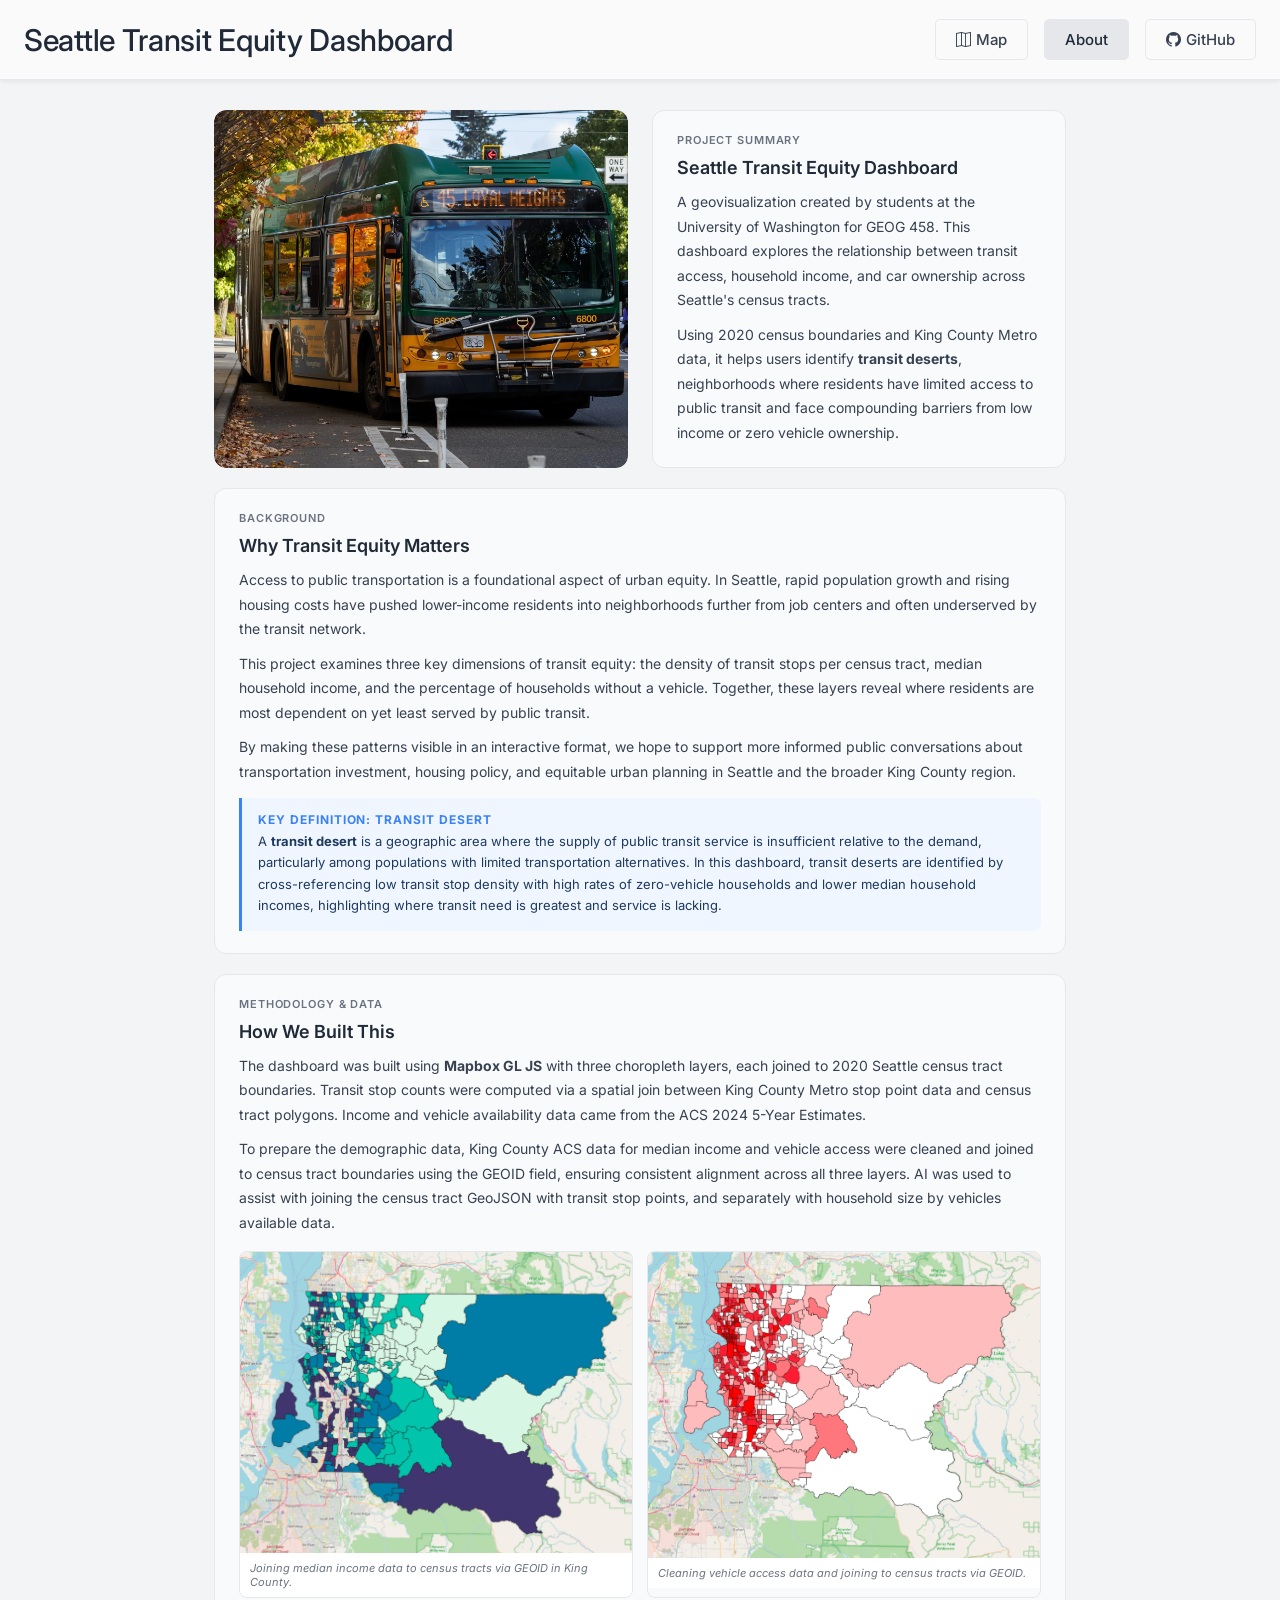
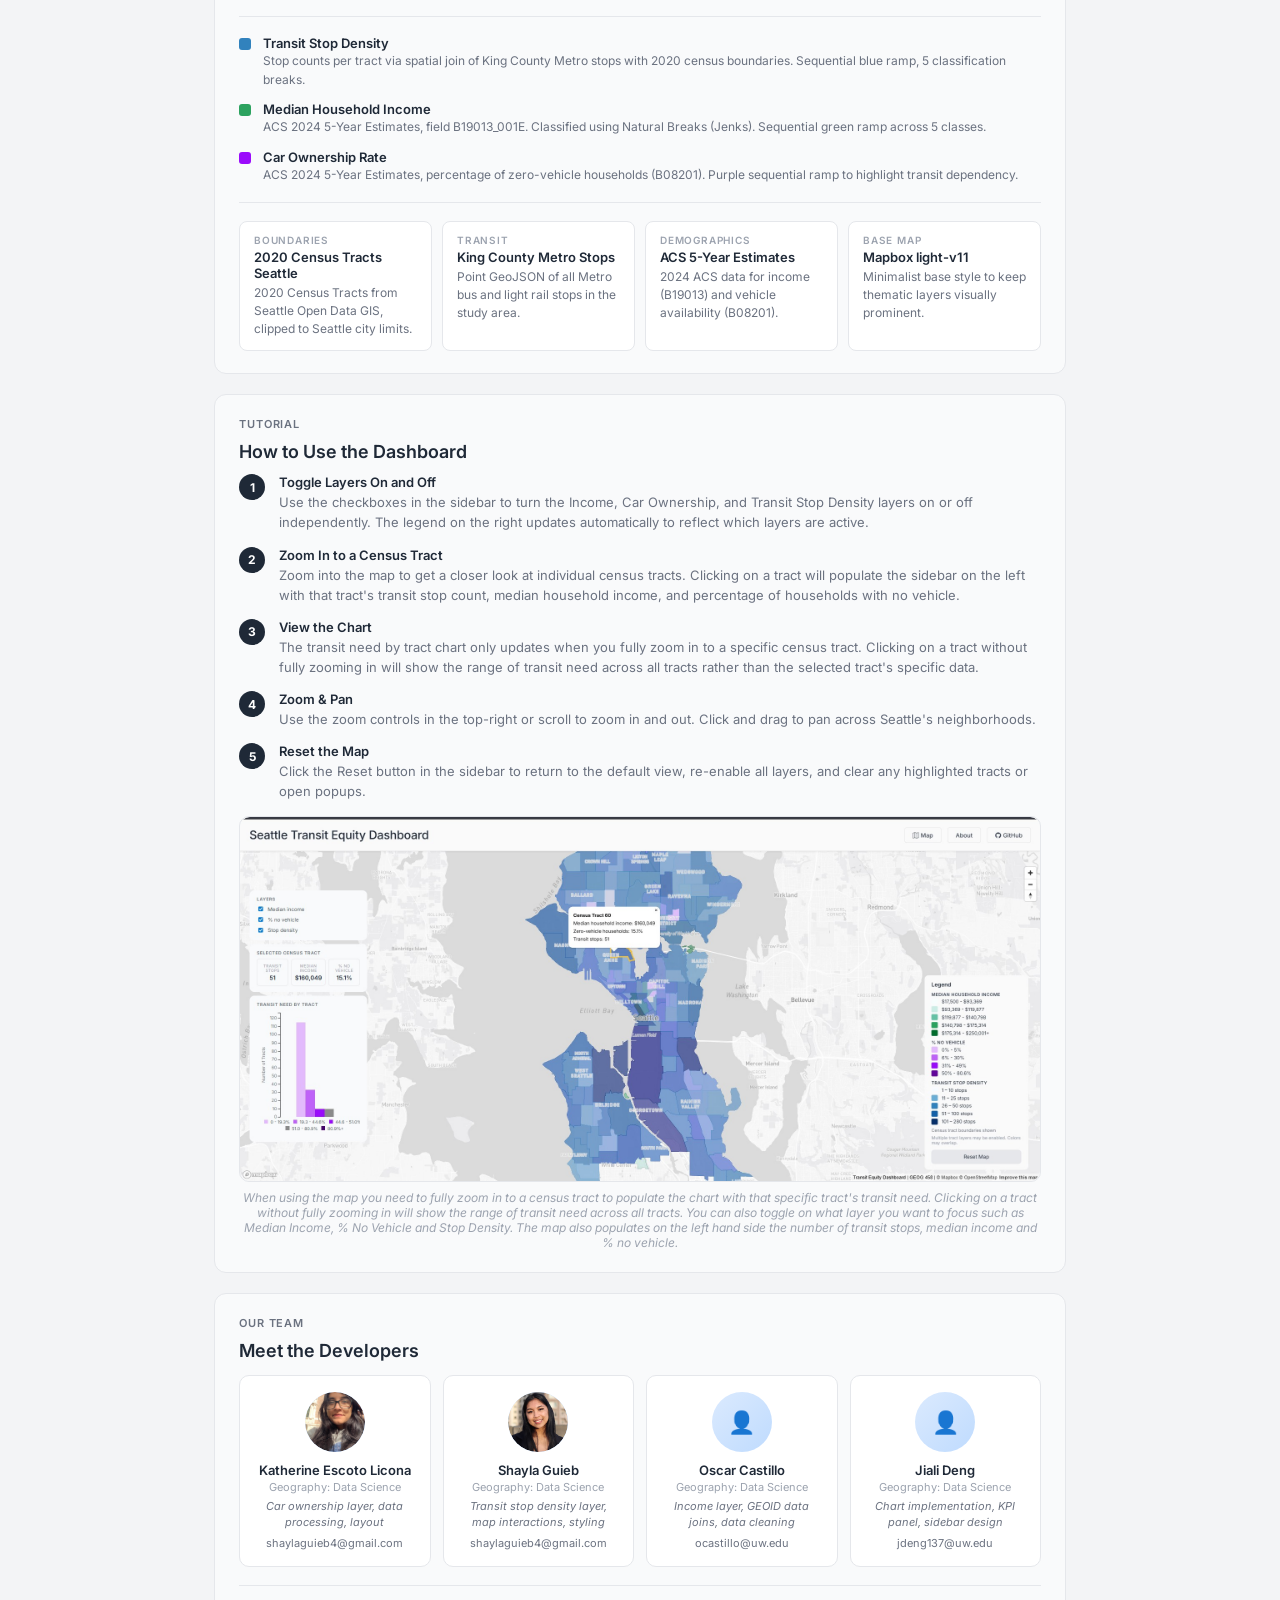
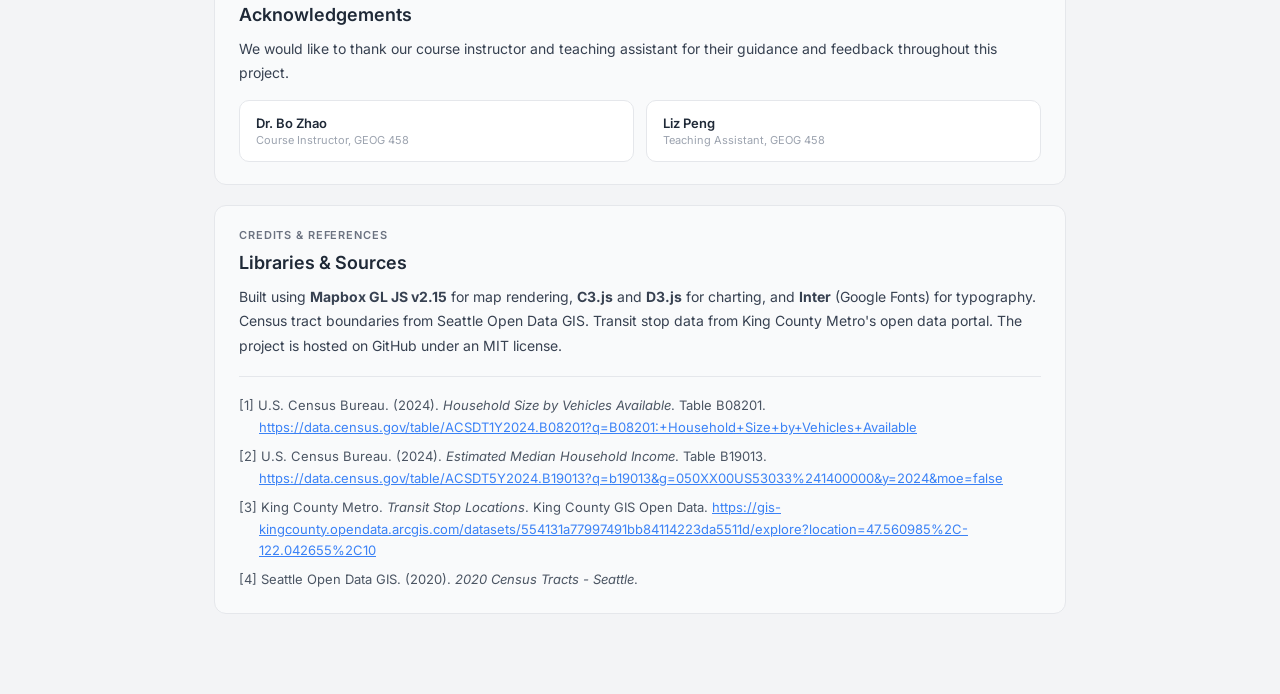
==== about.html @ 0eb93715 "update about" ====
<!DOCTYPE html>
<html lang="en">
<head>
  <meta charset="UTF-8" />
  <meta name="viewport" content="width=device-width, initial-scale=1.0"/>
  <title>About – Seattle Transit Equity Dashboard</title>
  <link rel="preconnect" href="https://fonts.googleapis.com">
  <link rel="preconnect" href="https://fonts.gstatic.com" crossorigin>
  <link href="https://fonts.googleapis.com/css2?family=Inter:wght@400;500;600;700&display=swap" rel="stylesheet">
  <link rel="stylesheet" href="https://cdn.jsdelivr.net/npm/bootstrap-icons@1.11.3/font/bootstrap-icons.min.css">
  <style>
    *, *::before, *::after { box-sizing: border-box; margin: 0; padding: 0; }

    body {
      margin: 0;
      padding: 0;
      font-family: 'Inter', sans-serif;
      background: #f3f4f6;
      color: #1f2937;
    }

    #topbar {
      position: fixed;
      top: 0; left: 0; right: 0;
      height: 80px;
      background: #fafafa;
      backdrop-filter: blur(6px);
      -webkit-backdrop-filter: blur(6px);
      z-index: 1001;
      display: flex;
      align-items: center;
      padding: 0 24px;
      justify-content: space-between;
      border-bottom: 1px solid #e5e7eb;
      box-shadow: 0 2px 4px rgba(0,0,0,0.06);
    }

    #topbar #title {
      font-size: 30px;
      font-weight: 500;
      color: #1f2937;
      margin: 0;
      letter-spacing: -0.01em;
    }

    #topbar-links {
      display: flex;
      align-items: center;
      gap: 16px;
    }

    #topbar-links a {
      padding: 10px 20px;
      border-radius: 5px;
      background: #fafafa;
      border: 1px solid #e5e7eb;
      font-size: 15px;
      font-weight: 500;
      color: #374151;
      text-decoration: none;
      display: flex;
      align-items: center;
      gap: 5px;
      transition: 0.15s;
    }

    #topbar-links a:hover { background: #e5e7eb; color: #1f2937; }
    #topbar-links a.active { background: #e5e7eb; color: #1f2937; }

    .page-wrap {
      max-width: 900px;
      margin: 0 auto;
      padding: 110px 24px 60px;
    }

    .hero-row {
      display: grid;
      grid-template-columns: 1fr 1fr;
      gap: 24px;
      align-items: stretch;
      margin-bottom: 20px;
    }

    .hero-img {
      width: 100%;
      height: 100%;
      border-radius: 12px;
      overflow: hidden;
    }

    .hero-img img {
      width: 100%;
      height: 100%;
      object-fit: cover;
      display: block;
      border-radius: 12px;
    }

    .card {
      background: #f9fafb;
      border-radius: 12px;
      padding: 22px 24px;
      margin-bottom: 20px;
      border: 1px solid #e5e7eb;
    }

    .card h5 {
      margin: 0 0 10px 0;
      font-size: 11px;
      font-weight: 600;
      text-transform: uppercase;
      letter-spacing: 0.08em;
      color: #6b7280;
    }

    .card h2 {
      font-size: 18px;
      font-weight: 600;
      color: #1f2937;
      margin-bottom: 12px;
    }

    .card p {
      font-size: 14px;
      line-height: 1.75;
      color: #374151;
      margin-bottom: 10px;
    }

    .card p:last-child { margin-bottom: 0; }

    hr { border: none; border-top: 1px solid #e5e7eb; margin: 18px 0; }

    .definition-box {
      background: #eff6ff;
      border-left: 3px solid #3b82f6;
      border-radius: 0 8px 8px 0;
      padding: 14px 16px;
      margin-top: 14px;
    }

    .definition-box .def-term {
      font-size: 12px;
      font-weight: 700;
      text-transform: uppercase;
      letter-spacing: 0.08em;
      color: #3b82f6;
      margin-bottom: 4px;
    }

    .definition-box .def-text {
      font-size: 13px;
      color: #1e3a5f;
      line-height: 1.65;
    }

    .layer-list { display: flex; flex-direction: column; gap: 12px; margin-top: 14px; }
    .layer-item { display: flex; align-items: flex-start; gap: 12px; }

    .layer-dot {
      width: 12px; height: 12px;
      border-radius: 3px;
      flex-shrink: 0;
      margin-top: 3px;
    }

    .layer-info .layer-name { font-size: 13px; font-weight: 600; color: #1f2937; }
    .layer-info .layer-desc { font-size: 12px; color: #6b7280; line-height: 1.55; margin-top: 1px; }

    .method-grid {
      display: grid;
      grid-template-columns: 1fr 1fr;
      gap: 14px;
      margin-top: 16px;
    }

    .method-img {
      border-radius: 8px;
      overflow: hidden;
      border: 1px solid #e5e7eb;
    }

    .method-img img {
      width: 100%;
      display: block;
    }

    .method-img-caption {
      font-size: 11px;
      color: #6b7280;
      padding: 8px 10px;
      background: #ffffff;
      font-style: italic;
    }

    .datasource-grid {
      display: grid;
      grid-template-columns: repeat(auto-fit, minmax(190px, 1fr));
      gap: 10px;
      margin-top: 14px;
    }

    .datasource-item {
      background: #ffffff;
      border: 1px solid #e5e7eb;
      border-radius: 8px;
      padding: 12px 14px;
    }

    .datasource-item .ds-label {
      font-size: 10px;
      font-weight: 600;
      text-transform: uppercase;
      letter-spacing: 0.08em;
      color: #9ca3af;
      margin-bottom: 3px;
    }

    .datasource-item .ds-name { font-size: 13px; font-weight: 600; color: #1f2937; margin-bottom: 3px; }
    .datasource-item .ds-desc { font-size: 12px; color: #6b7280; line-height: 1.5; }

    .tutorial-steps { display: flex; flex-direction: column; gap: 14px; margin-top: 6px; }
    .tutorial-step { display: flex; gap: 14px; align-items: flex-start; }

    .step-num {
      flex-shrink: 0;
      width: 26px; height: 26px;
      border-radius: 50%;
      background: #1f2937;
      color: #ffffff;
      font-size: 12px;
      font-weight: 700;
      display: flex;
      align-items: center;
      justify-content: center;
    }

    .step-body .step-title { font-size: 13px; font-weight: 600; color: #1f2937; margin-bottom: 2px; }
    .step-body .step-desc { font-size: 13px; color: #6b7280; line-height: 1.55; }

    .tutorial-screenshot {
      width: 100%;
      border-radius: 10px;
      overflow: hidden;
      margin-top: 18px;
      border: 1px solid #e5e7eb;
    }

    .tutorial-screenshot img { width: 100%; display: block; border-radius: 10px; }

    .caption { font-size: 12px; color: #9ca3af; text-align: center; margin-top: 8px; font-style: italic; }

    .team-grid {
      display: grid;
      grid-template-columns: repeat(auto-fit, minmax(155px, 1fr));
      gap: 12px;
      margin-top: 14px;
    }

    .team-card {
      background: #ffffff;
      border: 1px solid #e5e7eb;
      border-radius: 10px;
      padding: 16px 14px;
      text-align: center;
    }

    .team-avatar {
      width: 60px; height: 60px;
      border-radius: 50%;
      background: linear-gradient(135deg, #dbeafe, #bfdbfe);
      margin: 0 auto 10px;
      display: flex;
      align-items: center;
      justify-content: center;
      font-size: 22px;
      overflow: hidden;
    }

    .team-avatar img { width: 100%; height: 100%; object-fit: cover; border-radius: 50%; }
    .team-name { font-size: 13px; font-weight: 600; color: #1f2937; margin-bottom: 2px; }
    .team-role { font-size: 11px; color: #9ca3af; margin-bottom: 4px; line-height: 1.4; }
    .team-contrib { font-size: 11px; color: #6b7280; line-height: 1.4; margin-bottom: 6px; font-style: italic; }
    .team-email { font-size: 11px; color: #6b7280; word-break: break-all; }
    .team-email a { color: #6b7280; text-decoration: none; }
    .team-email a:hover { color: #1f2937; }

    /* ack without avatars */
    .ack-grid {
      display: grid;
      grid-template-columns: 1fr 1fr;
      gap: 12px;
      margin-top: 14px;
    }

    .ack-card {
      background: #ffffff;
      border: 1px solid #e5e7eb;
      border-radius: 10px;
      padding: 14px 16px;
    }

    .ack-info .ack-name { font-size: 13px; font-weight: 600; color: #1f2937; margin-bottom: 2px; }
    .ack-info .ack-role { font-size: 11px; color: #9ca3af; }

    .ref-list { display: flex; flex-direction: column; gap: 8px; margin-top: 10px; }

    .ref-item {
      font-size: 13px;
      color: #4b5563;
      line-height: 1.65;
      padding-left: 20px;
      text-indent: -20px;
    }

    .ref-item a { color: #3b82f6; }

    @media (max-width: 640px) {
      .hero-row { grid-template-columns: 1fr; }
      .team-grid { grid-template-columns: repeat(2, 1fr); }
      .method-grid { grid-template-columns: 1fr; }
      .ack-grid { grid-template-columns: 1fr; }
    }
  </style>
</head>
<body>

<!-- TOPBAR -->
<div id="topbar">
  <div id="title">Seattle Transit Equity Dashboard</div>
  <div id="topbar-links">
    <a href="index.html"><i class="bi bi-map"></i> Map</a>
    <a href="about.html" class="active">About</a>
    <a href="https://github.com/sjg2202/transit-equity-dashboard" target="_blank">
      <i class="bi bi-github"></i> GitHub
    </a>
  </div>
</div>

<div class="page-wrap">

  <!-- HERO ROW -->
  <div class="hero-row">
    <div class="hero-img">
      <img src="img/about_bus_img.webp" alt="Seattle transit">
    </div>

    <div>
      <div class="card" style="margin-bottom:0;">
        <h5>Project Summary</h5>
        <h2>Seattle Transit Equity Dashboard</h2>
        <p>
          A geovisualization created by students at the University of Washington for GEOG 458. This dashboard explores the relationship between transit access, household income, and car ownership across Seattle's census tracts.
        </p>
        <p>
          Using 2020 census boundaries and King County Metro data, it helps users identify <strong>transit deserts</strong>, neighborhoods where residents have limited access to public transit and face compounding barriers from low income or zero vehicle ownership.
        </p>
      </div>
    </div>
  </div>

  <!-- BACKGROUND + DEFINITIONS -->
  <div class="card">
    <h5>Background</h5>
    <h2>Why Transit Equity Matters</h2>
    <p>
      Access to public transportation is a foundational aspect of urban equity. In Seattle, rapid population growth and rising housing costs have pushed lower-income residents into neighborhoods further from job centers and often underserved by the transit network.
    </p>
    <p>
      This project examines three key dimensions of transit equity: the density of transit stops per census tract, median household income, and the percentage of households without a vehicle. Together, these layers reveal where residents are most dependent on yet least served by public transit.
    </p>
    <p>
      By making these patterns visible in an interactive format, we hope to support more informed public conversations about transportation investment, housing policy, and equitable urban planning in Seattle and the broader King County region.
    </p>

    <div class="definition-box">
      <div class="def-term">Key Definition: Transit Desert</div>
      <div class="def-text">
        A <strong>transit desert</strong> is a geographic area where the supply of public transit service is insufficient relative to the demand, particularly among populations with limited transportation alternatives. In this dashboard, transit deserts are identified by cross-referencing low transit stop density with high rates of zero-vehicle households and lower median household incomes, highlighting where transit need is greatest and service is lacking.
      </div>
    </div>
  </div>

  <!-- METHODOLOGY -->
  <div class="card">
    <h5>Methodology &amp; Data</h5>
    <h2>How We Built This</h2>
    <p>
      The dashboard was built using <strong>Mapbox GL JS</strong> with three choropleth layers, each joined to 2020 Seattle census tract boundaries. Transit stop counts were computed via a spatial join between King County Metro stop point data and census tract polygons. Income and vehicle availability data came from the ACS 2024 5-Year Estimates.
    </p>
    <p>
      To prepare the demographic data, King County ACS data for median income and vehicle access were cleaned and joined to census tract boundaries using the GEOID field, ensuring consistent alignment across all three layers. AI was used to assist with joining the census tract GeoJSON with transit stop points, and separately with household size by vehicles available data.
    </p>

    <div class="method-grid">
      <div class="method-img">
        <img src="img/about_median_income_img.png" alt="Joining median income data to census tracts via GEOID">
        <div class="method-img-caption">Joining median income data to census tracts via GEOID in King County.</div>
      </div>
      <div class="method-img">
        <img src="img/about_vehicle_access_img.png" alt="Cleaning vehicle access data and joining via GEOID">
        <div class="method-img-caption">Cleaning vehicle access data and joining to census tracts via GEOID.</div>
      </div>
    </div>

    <hr>

    <div class="layer-list">
      <div class="layer-item">
        <div class="layer-dot" style="background:#3182bd;"></div>
        <div class="layer-info">
          <div class="layer-name">Transit Stop Density</div>
          <div class="layer-desc">Stop counts per tract via spatial join of King County Metro stops with 2020 census boundaries. Sequential blue ramp, 5 classification breaks.</div>
        </div>
      </div>
      <div class="layer-item">
        <div class="layer-dot" style="background:#2ca25f;"></div>
        <div class="layer-info">
          <div class="layer-name">Median Household Income</div>
          <div class="layer-desc">ACS 2024 5-Year Estimates, field B19013_001E. Classified using Natural Breaks (Jenks). Sequential green ramp across 5 classes.</div>
        </div>
      </div>
      <div class="layer-item">
        <div class="layer-dot" style="background:#9B0BFB;"></div>
        <div class="layer-info">
          <div class="layer-name">Car Ownership Rate</div>
          <div class="layer-desc">ACS 2024 5-Year Estimates, percentage of zero-vehicle households (B08201). Purple sequential ramp to highlight transit dependency.</div>
        </div>
      </div>
    </div>

    <hr>

    <div class="datasource-grid">
      <div class="datasource-item">
        <div class="ds-label">Boundaries</div>
        <div class="ds-name">2020 Census Tracts Seattle</div>
        <div class="ds-desc">2020 Census Tracts from Seattle Open Data GIS, clipped to Seattle city limits.</div>
      </div>
      <div class="datasource-item">
        <div class="ds-label">Transit</div>
        <div class="ds-name">King County Metro Stops</div>
        <div class="ds-desc">Point GeoJSON of all Metro bus and light rail stops in the study area.</div>
      </div>
      <div class="datasource-item">
        <div class="ds-label">Demographics</div>
        <div class="ds-name">ACS 5-Year Estimates</div>
        <div class="ds-desc">2024 ACS data for income (B19013) and vehicle availability (B08201).</div>
      </div>
      <div class="datasource-item">
        <div class="ds-label">Base Map</div>
        <div class="ds-name">Mapbox light-v11</div>
        <div class="ds-desc">Minimalist base style to keep thematic layers visually prominent.</div>
      </div>
    </div>
  </div>

  <!-- TUTORIAL -->
  <div class="card">
    <h5>Tutorial</h5>
    <h2>How to Use the Dashboard</h2>

    <div class="tutorial-steps">
      <div class="tutorial-step">
        <div class="step-num">1</div>
        <div class="step-body">
          <div class="step-title">Toggle Layers On and Off</div>
          <div class="step-desc">Use the checkboxes in the sidebar to turn the Income, Car Ownership, and Transit Stop Density layers on or off independently. The legend on the right updates automatically to reflect which layers are active.</div>
        </div>
      </div>
      <div class="tutorial-step">
        <div class="step-num">2</div>
        <div class="step-body">
          <div class="step-title">Zoom In to a Census Tract</div>
          <div class="step-desc">Zoom into the map to get a closer look at individual census tracts. Clicking on a tract will populate the sidebar on the left with that tract's transit stop count, median household income, and percentage of households with no vehicle.</div>
        </div>
      </div>
      <div class="tutorial-step">
        <div class="step-num">3</div>
        <div class="step-body">
          <div class="step-title">View the Chart</div>
          <div class="step-desc">The transit need by tract chart only updates when you fully zoom in to a specific census tract. Clicking on a tract without fully zooming in will show the range of transit need across all tracts rather than the selected tract's specific data.</div>
        </div>
      </div>
      <div class="tutorial-step">
        <div class="step-num">4</div>
        <div class="step-body">
          <div class="step-title">Zoom &amp; Pan</div>
          <div class="step-desc">Use the zoom controls in the top-right or scroll to zoom in and out. Click and drag to pan across Seattle's neighborhoods.</div>
        </div>
      </div>
      <div class="tutorial-step">
        <div class="step-num">5</div>
        <div class="step-body">
          <div class="step-title">Reset the Map</div>
          <div class="step-desc">Click the Reset button in the sidebar to return to the default view, re-enable all layers, and clear any highlighted tracts or open popups.</div>
        </div>
      </div>
    </div>

    <div class="tutorial-screenshot" style="margin-top: 14px;">
      <img src="img/screenshot-dashboard-chart.jpg" alt="Dashboard with Charts">
    </div>
    <div class="caption">When using the map you need to fully zoom in to a census tract to populate the chart with that specific tract's transit need. Clicking on a tract without fully zooming in will show the range of transit need across all tracts. You can also toggle on what layer you want to focus such as Median Income, % No Vehicle and Stop Density. The map also populates on the left hand side the number of transit stops, median income and % no vehicle.</div>
  </div>

  <!-- TEAM -->
  <div class="card">
    <h5>Our Team</h5>
    <h2>Meet the Developers</h2>
    <div class="team-grid">

      <div class="team-card">
        <div class="team-avatar"><img src="img/katherine.jpg" alt="Katherine"></div>
        <div class="team-name">Katherine Escoto Licona</div>
        <div class="team-role">Geography: Data Science</div>
        <div class="team-contrib">Car ownership layer, data processing, layout</div>
        <div class="team-email"><a href="mailto:sguieb@uw.edu">shaylaguieb4@gmail.com</a></div>
      </div>

      <div class="team-card">
        <div class="team-avatar"><img src="img/shayla.jpg" alt="Shayla"></div>
        <div class="team-name">Shayla Guieb</div>
        <div class="team-role">Geography: Data Science</div>
        <div class="team-contrib">Transit stop density layer, map interactions, styling</div>
        <div class="team-email"><a href="mailto:sguieb@uw.edu">shaylaguieb4@gmail.com</a></div>
      </div>

      <div class="team-card">
        <!-- <div class="team-avatar"><img src="img/oscar.jpg" alt="Oscar"></div> -->
        <div class="team-avatar">👤</div>
        <div class="team-name">Oscar Castillo</div>
        <div class="team-role">Geography: Data Science</div>
        <div class="team-contrib">Income layer, GEOID data joins, data cleaning</div>
        <div class="team-email"><a href="mailto:ocastillo@uw.edu">ocastillo@uw.edu</a></div>
      </div>

      <div class="team-card">
        <!-- <div class="team-avatar"><img src="img/jiali.jpg" alt="Jiali"></div> -->
        <div class="team-avatar">👤</div>
        <div class="team-name">Jiali Deng</div>
        <div class="team-role">Geography: Data Science</div>
        <div class="team-contrib">Chart implementation, KPI panel, sidebar design</div>
        <div class="team-email"><a href="mailto:jdeng137@uw.edu">jdeng137@uw.edu</a></div>
      </div>

    </div>

    <hr>

    <h2 style="margin-top: 4px;">Acknowledgements</h2>
    <p style="margin-top: 10px; margin-bottom: 14px;">We would like to thank our course instructor and teaching assistant for their guidance and feedback throughout this project.</p>

    <div class="ack-grid">
      <div class="ack-card">
        <div class="ack-info">
          <div class="ack-name">Dr. Bo Zhao</div>
          <div class="ack-role">Course Instructor, GEOG 458</div>
        </div>
      </div>
      <div class="ack-card">
        <div class="ack-info">
          <div class="ack-name">Liz Peng</div>
          <div class="ack-role">Teaching Assistant, GEOG 458</div>
        </div>
      </div>
    </div>
  </div>

  <!-- CREDITS & REFERENCES -->
  <div class="card">
    <h5>Credits &amp; References</h5>
    <h2>Libraries &amp; Sources</h2>
    <p>
      Built using <strong>Mapbox GL JS v2.15</strong> for map rendering, <strong>C3.js</strong> and <strong>D3.js</strong> for charting, and <strong>Inter</strong> (Google Fonts) for typography. Census tract boundaries from Seattle Open Data GIS. Transit stop data from King County Metro's open data portal. The project is hosted on GitHub under an MIT license.
    </p>

    <hr>

    <div class="ref-list">
      <div class="ref-item">
        [1] U.S. Census Bureau. (2024). <em>Household Size by Vehicles Available</em>. Table B08201. <a href="https://data.census.gov/table/ACSDT1Y2024.B08201?q=B08201:+Household+Size+by+Vehicles+Available" target="_blank">https://data.census.gov/table/ACSDT1Y2024.B08201?q=B08201:+Household+Size+by+Vehicles+Available</a>
      </div>
      <div class="ref-item">
        [2] U.S. Census Bureau. (2024). <em>Estimated Median Household Income</em>. Table B19013. <a href="https://data.census.gov/table/ACSDT5Y2024.B19013?q=b19013&g=050XX00US53033%241400000&y=2024&moe=false" target="_blank">https://data.census.gov/table/ACSDT5Y2024.B19013?q=b19013&g=050XX00US53033%241400000&y=2024&moe=false</a>
      </div>
      <div class="ref-item">
        [3] King County Metro. <em>Transit Stop Locations</em>. King County GIS Open Data. <a href="https://gis-kingcounty.opendata.arcgis.com/datasets/554131a77997491bb84114223da5511d/explore?location=47.560985%2C-122.042655%2C10" target="_blank">https://gis-kingcounty.opendata.arcgis.com/datasets/554131a77997491bb84114223da5511d/explore?location=47.560985%2C-122.042655%2C10</a>
      </div>
      <div class="ref-item">
        [4] Seattle Open Data GIS. (2020). <em>2020 Census Tracts - Seattle</em>. <a href="https://data-seattlecitygis.opendata.arcgis.com/data
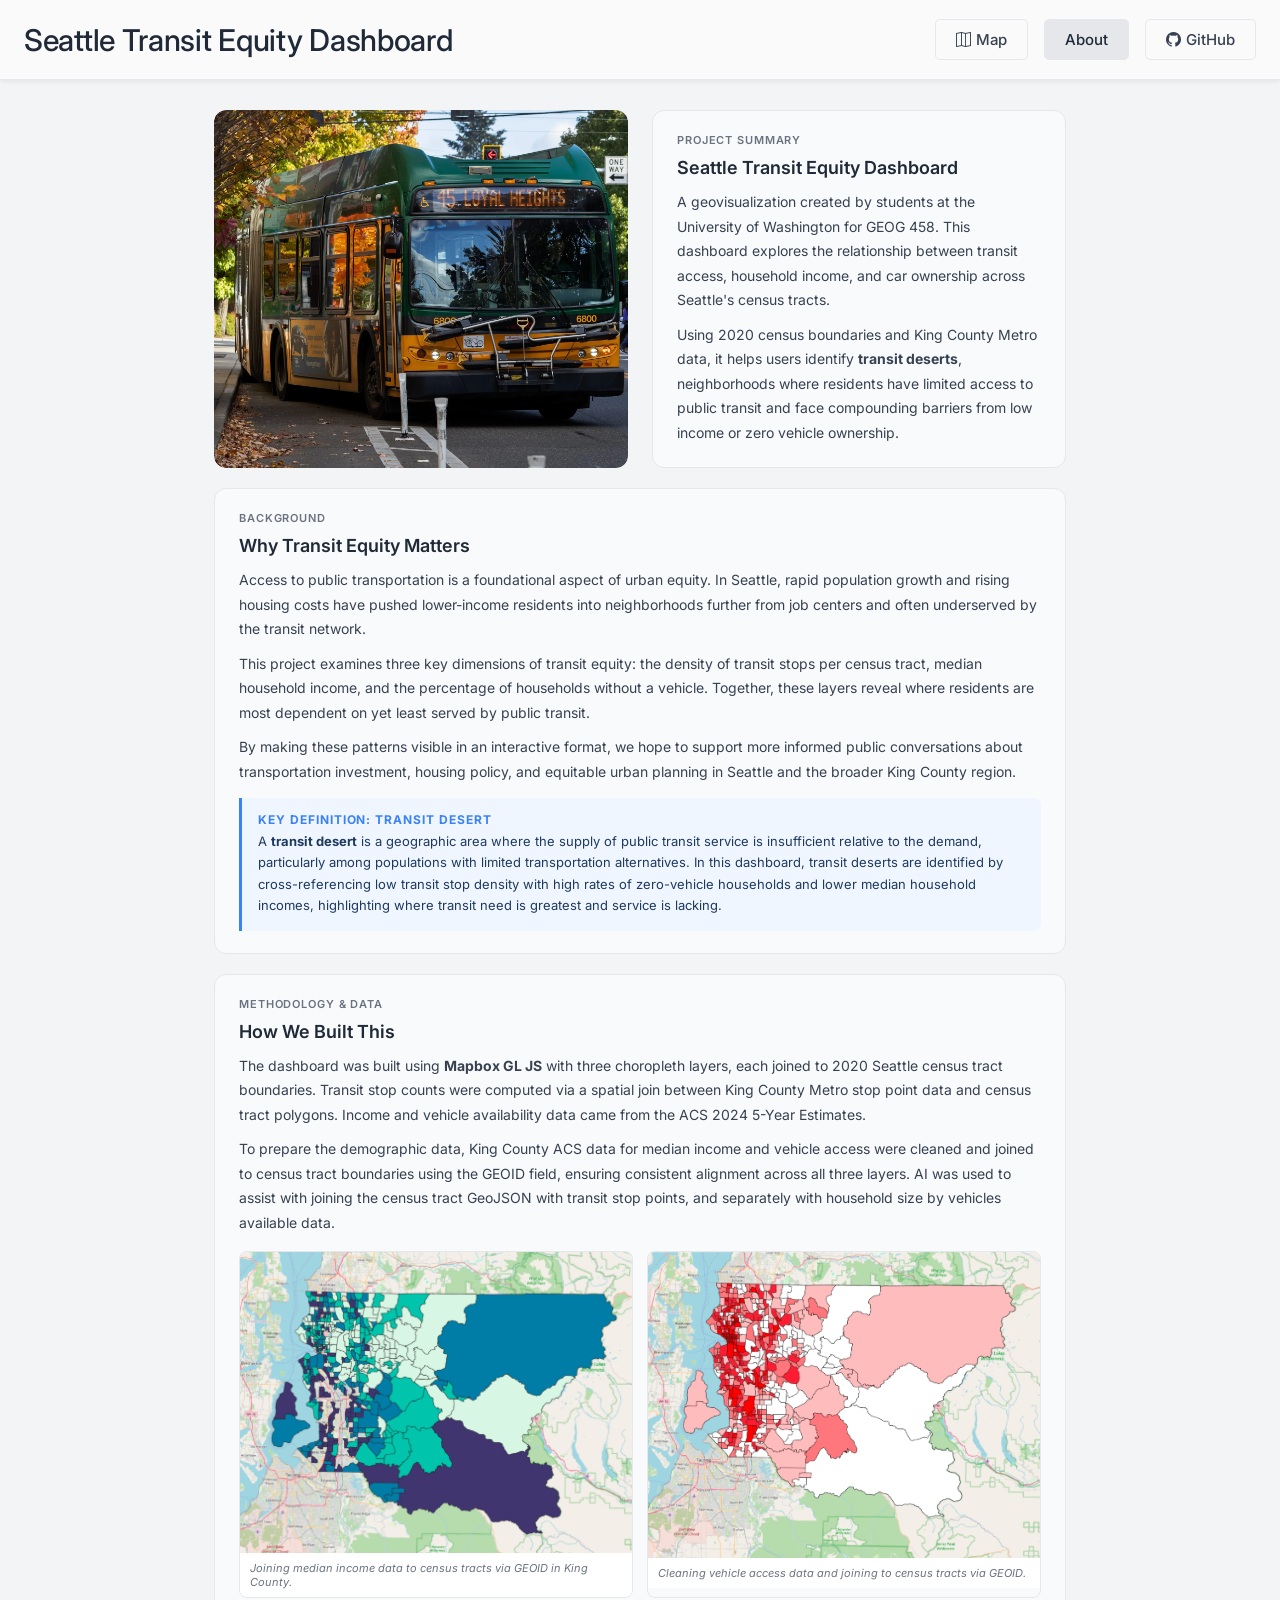
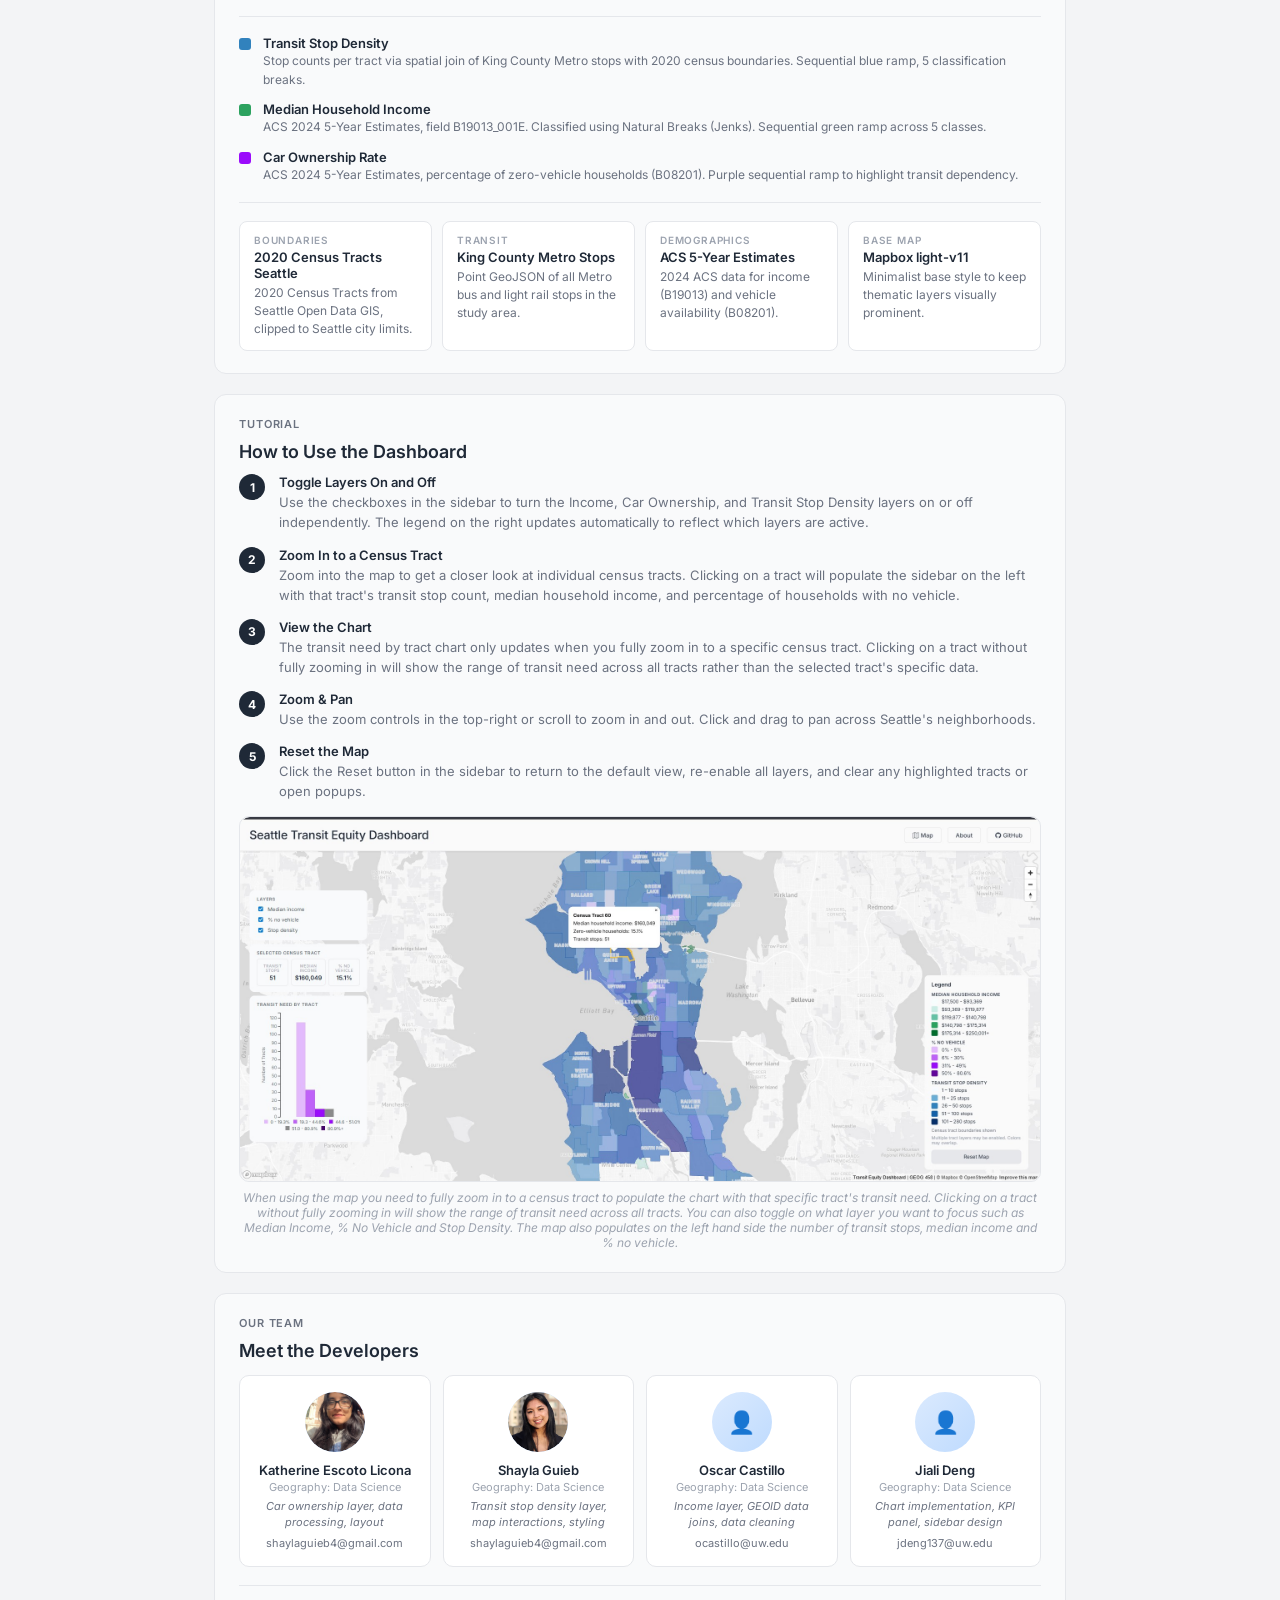
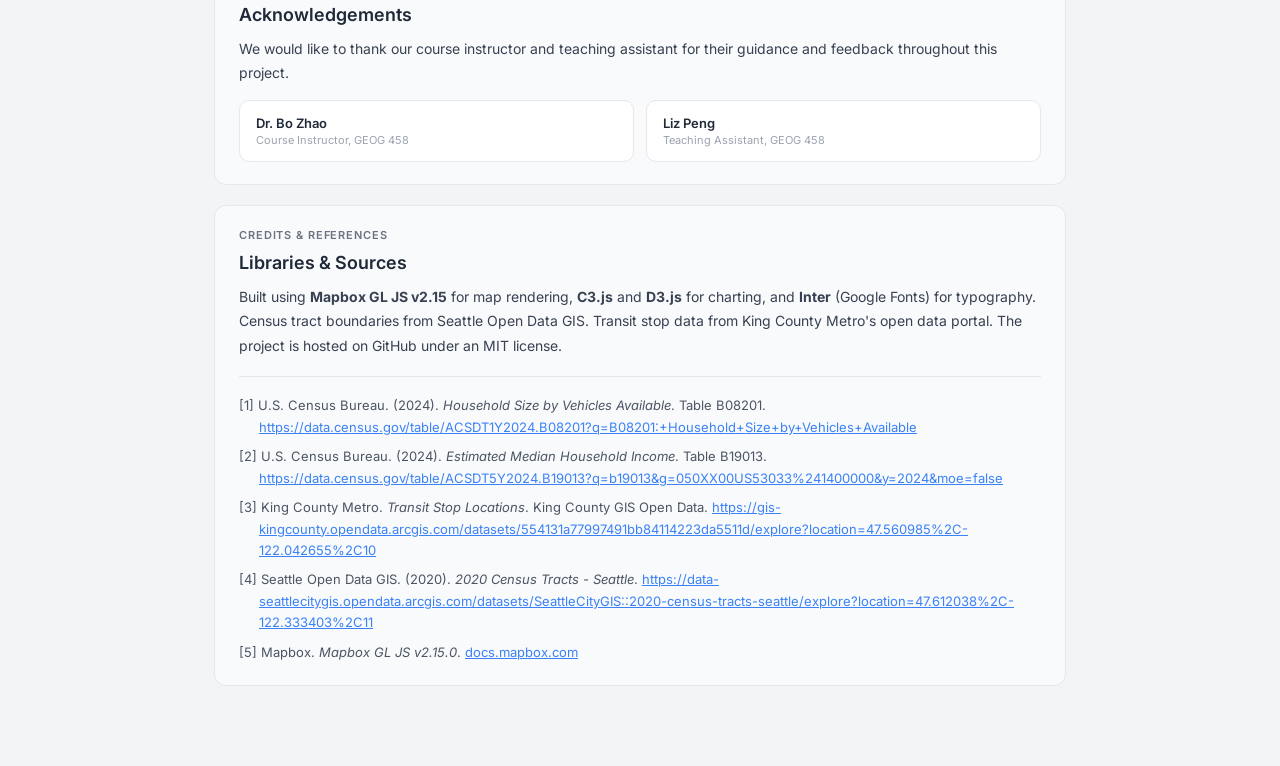
==== commit cf8baabf: "update about" ====
--- a/about.html
+++ b/about.html
@@ -588,4 +588,8 @@
         [3] King County Metro. <em>Transit Stop Locations</em>. King County GIS Open Data. <a href="https://gis-kingcounty.opendata.arcgis.com/datasets/554131a77997491bb84114223da5511d/explore?location=47.560985%2C-122.042655%2C10" target="_blank">https://gis-kingcounty.opendata.arcgis.com/datasets/554131a77997491bb84114223da5511d/explore?location=47.560985%2C-122.042655%2C10</a>
       </div>
       <div class="ref-item">
-        [4] Seattle Open Data GIS. (2020). <em>2020 Census Tracts - Seattle</em>. <a href="https://data-seattlecitygis.opendata.arcgis.com/data+        [4] Seattle Open Data GIS. (2020). <em>2020 Census Tracts - Seattle</em>. <a href="https://data-seattlecitygis.opendata.arcgis.com/datasets/SeattleCityGIS::2020-census-tracts-seattle/explore?location=47.612038%2C-122.333403%2C11" target="_blank">https://data-seattlecitygis.opendata.arcgis.com/datasets/SeattleCityGIS::2020-census-tracts-seattle/explore?location=47.612038%2C-122.333403%2C11</a>
+      </div>
+      <div class="ref-item">
+        [5] Mapbox. <em>Mapbox GL JS v2.15.0</em>. <a href="https://docs.mapbox.com/mapbox-gl-js/" target="_blank">docs.mapbox.com</a>
+      </div>
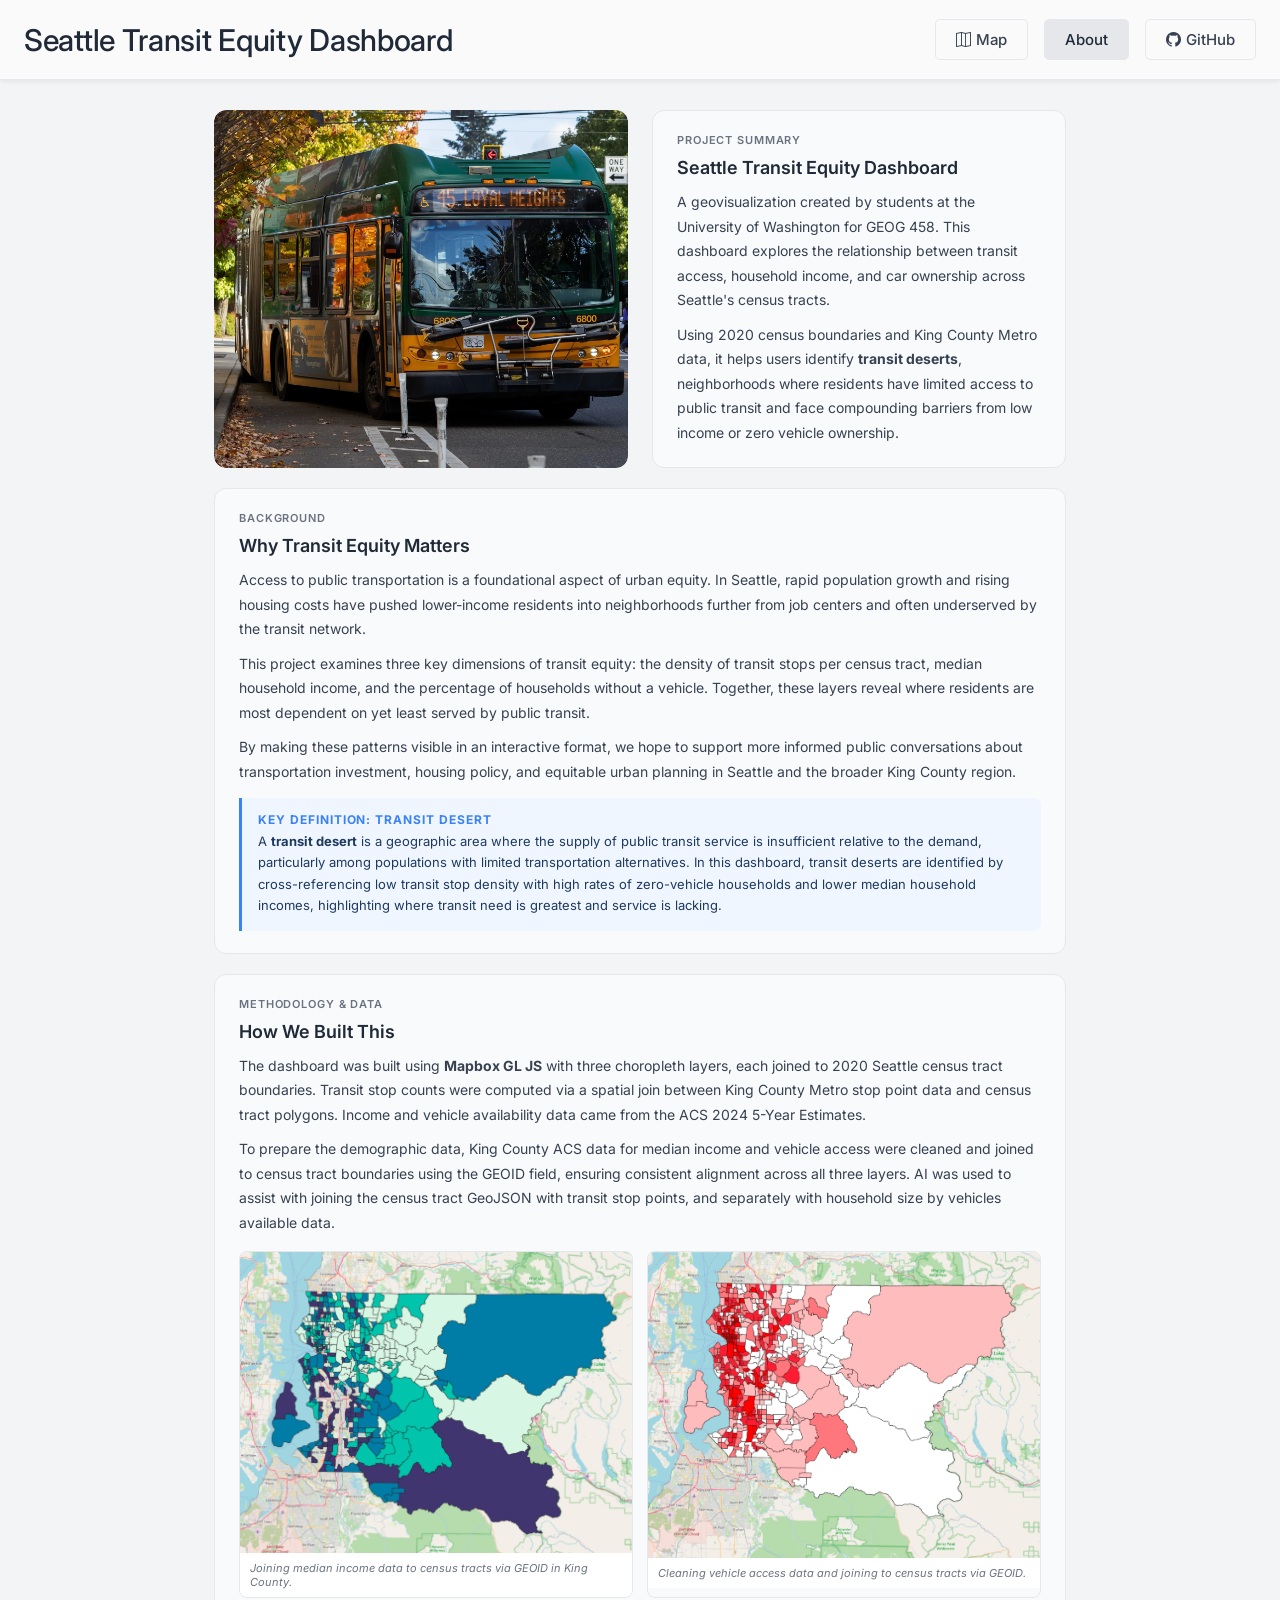
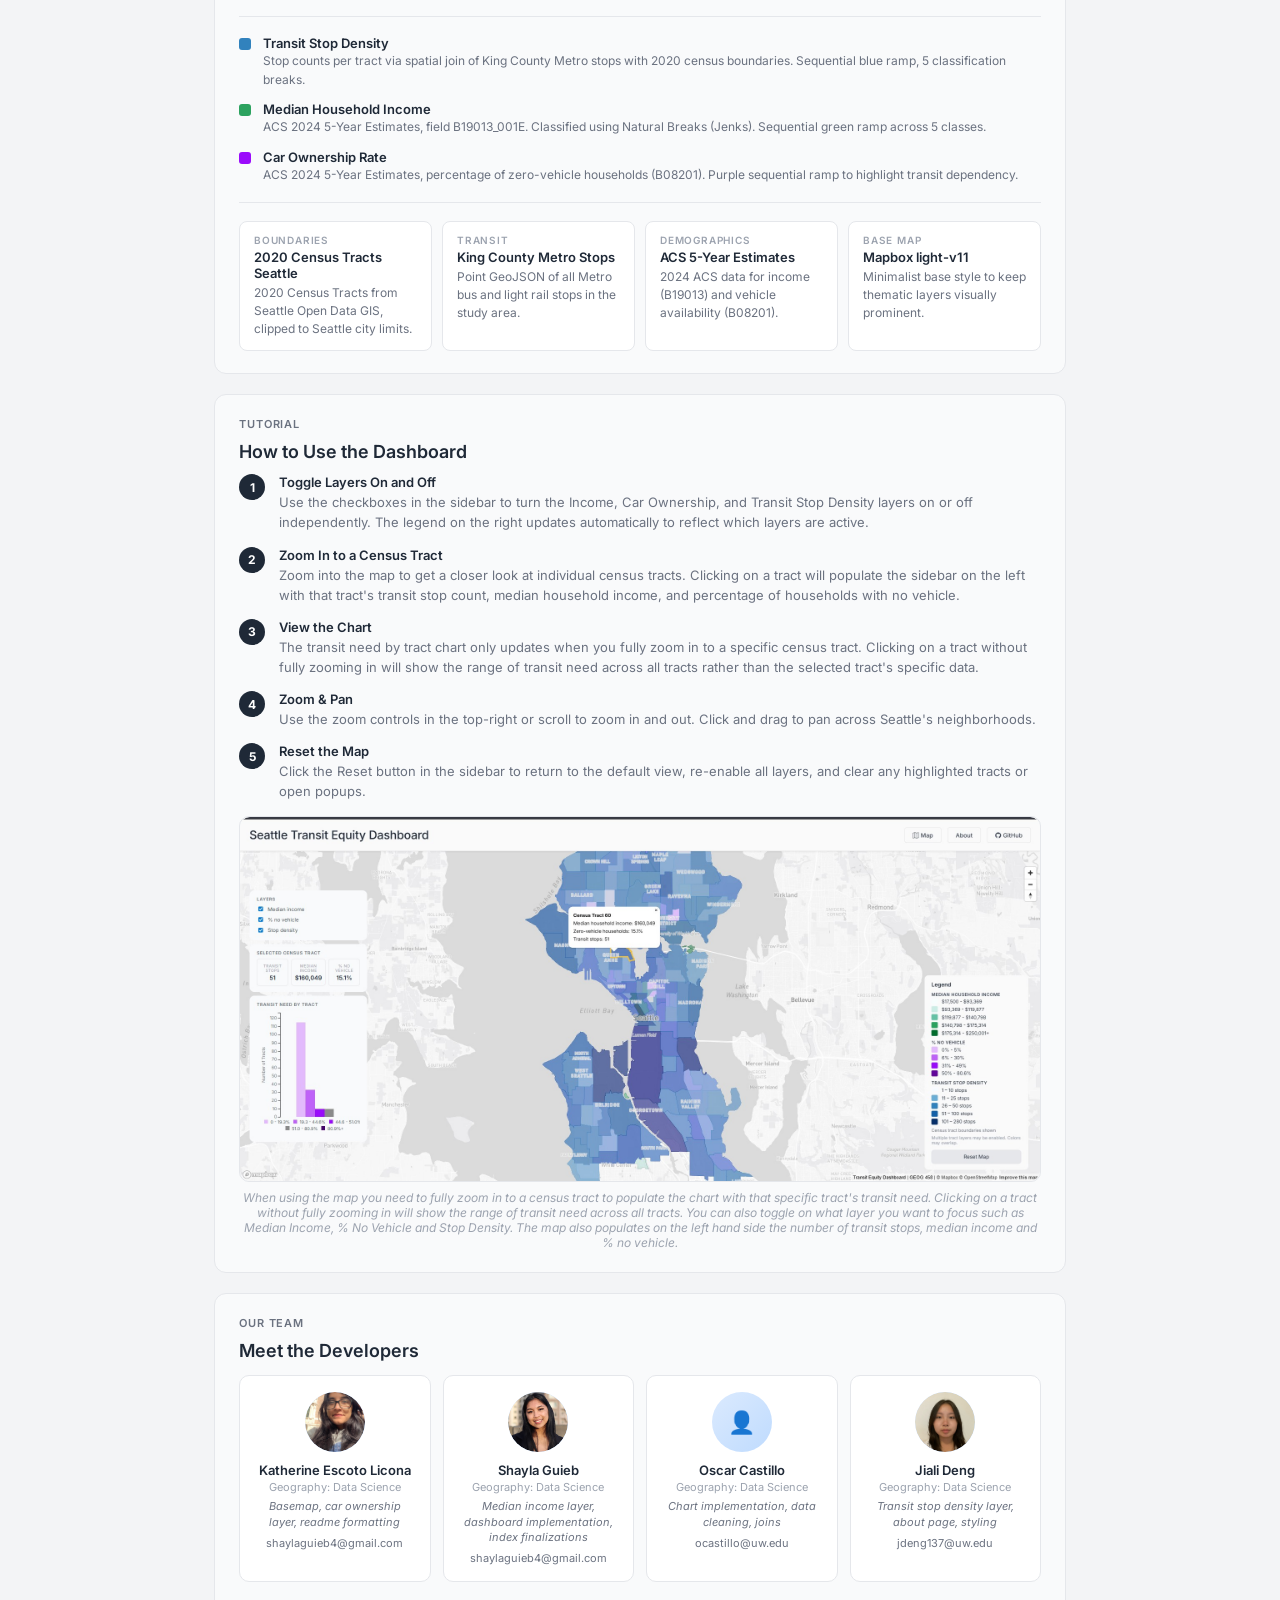
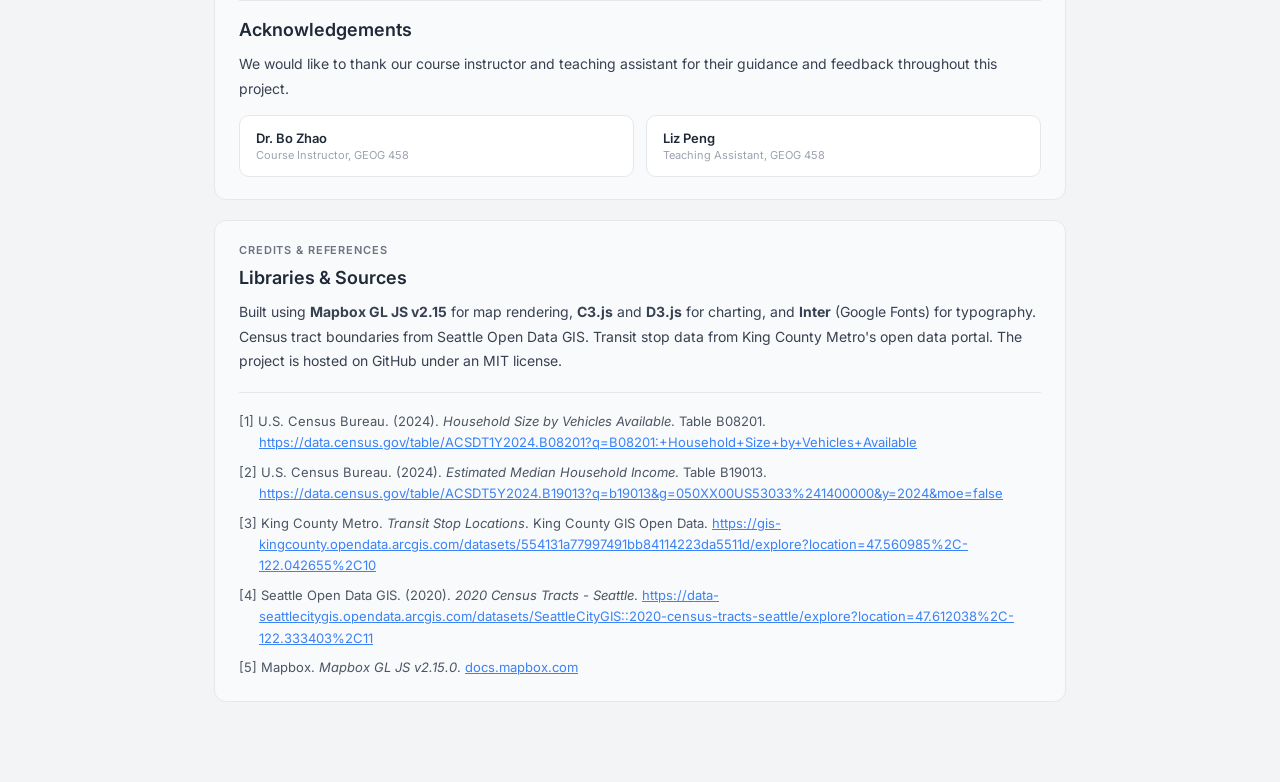
==== commit 32ff8fdf: "update about" ====
--- a/about.html
+++ b/about.html
@@ -514,7 +514,7 @@
         <div class="team-avatar"><img src="img/katherine.jpg" alt="Katherine"></div>
         <div class="team-name">Katherine Escoto Licona</div>
         <div class="team-role">Geography: Data Science</div>
-        <div class="team-contrib">Car ownership layer, data processing, layout</div>
+        <div class="team-contrib">Basemap, car ownership layer, readme formatting</div>
         <div class="team-email"><a href="mailto:sguieb@uw.edu">shaylaguieb4@gmail.com</a></div>
       </div>
 
@@ -522,7 +522,7 @@
         <div class="team-avatar"><img src="img/shayla.jpg" alt="Shayla"></div>
         <div class="team-name">Shayla Guieb</div>
         <div class="team-role">Geography: Data Science</div>
-        <div class="team-contrib">Transit stop density layer, map interactions, styling</div>
+        <div class="team-contrib">Median income layer, dashboard implementation, index finalizations </div>
         <div class="team-email"><a href="mailto:sguieb@uw.edu">shaylaguieb4@gmail.com</a></div>
       </div>
 
@@ -531,16 +531,16 @@
         <div class="team-avatar">👤</div>
         <div class="team-name">Oscar Castillo</div>
         <div class="team-role">Geography: Data Science</div>
-        <div class="team-contrib">Income layer, GEOID data joins, data cleaning</div>
+        <div class="team-contrib">Chart implementation, data cleaning, joins</div>
+
         <div class="team-email"><a href="mailto:ocastillo@uw.edu">ocastillo@uw.edu</a></div>
       </div>
 
       <div class="team-card">
-        <!-- <div class="team-avatar"><img src="img/jiali.jpg" alt="Jiali"></div> -->
-        <div class="team-avatar">👤</div>
+        <div class="team-avatar"><img src="img/jiali.jpg" alt="Jiali"></div>
         <div class="team-name">Jiali Deng</div>
         <div class="team-role">Geography: Data Science</div>
-        <div class="team-contrib">Chart implementation, KPI panel, sidebar design</div>
+        <div class="team-contrib">Transit stop density layer, about page, styling</div>
         <div class="team-email"><a href="mailto:jdeng137@uw.edu">jdeng137@uw.edu</a></div>
       </div>
 
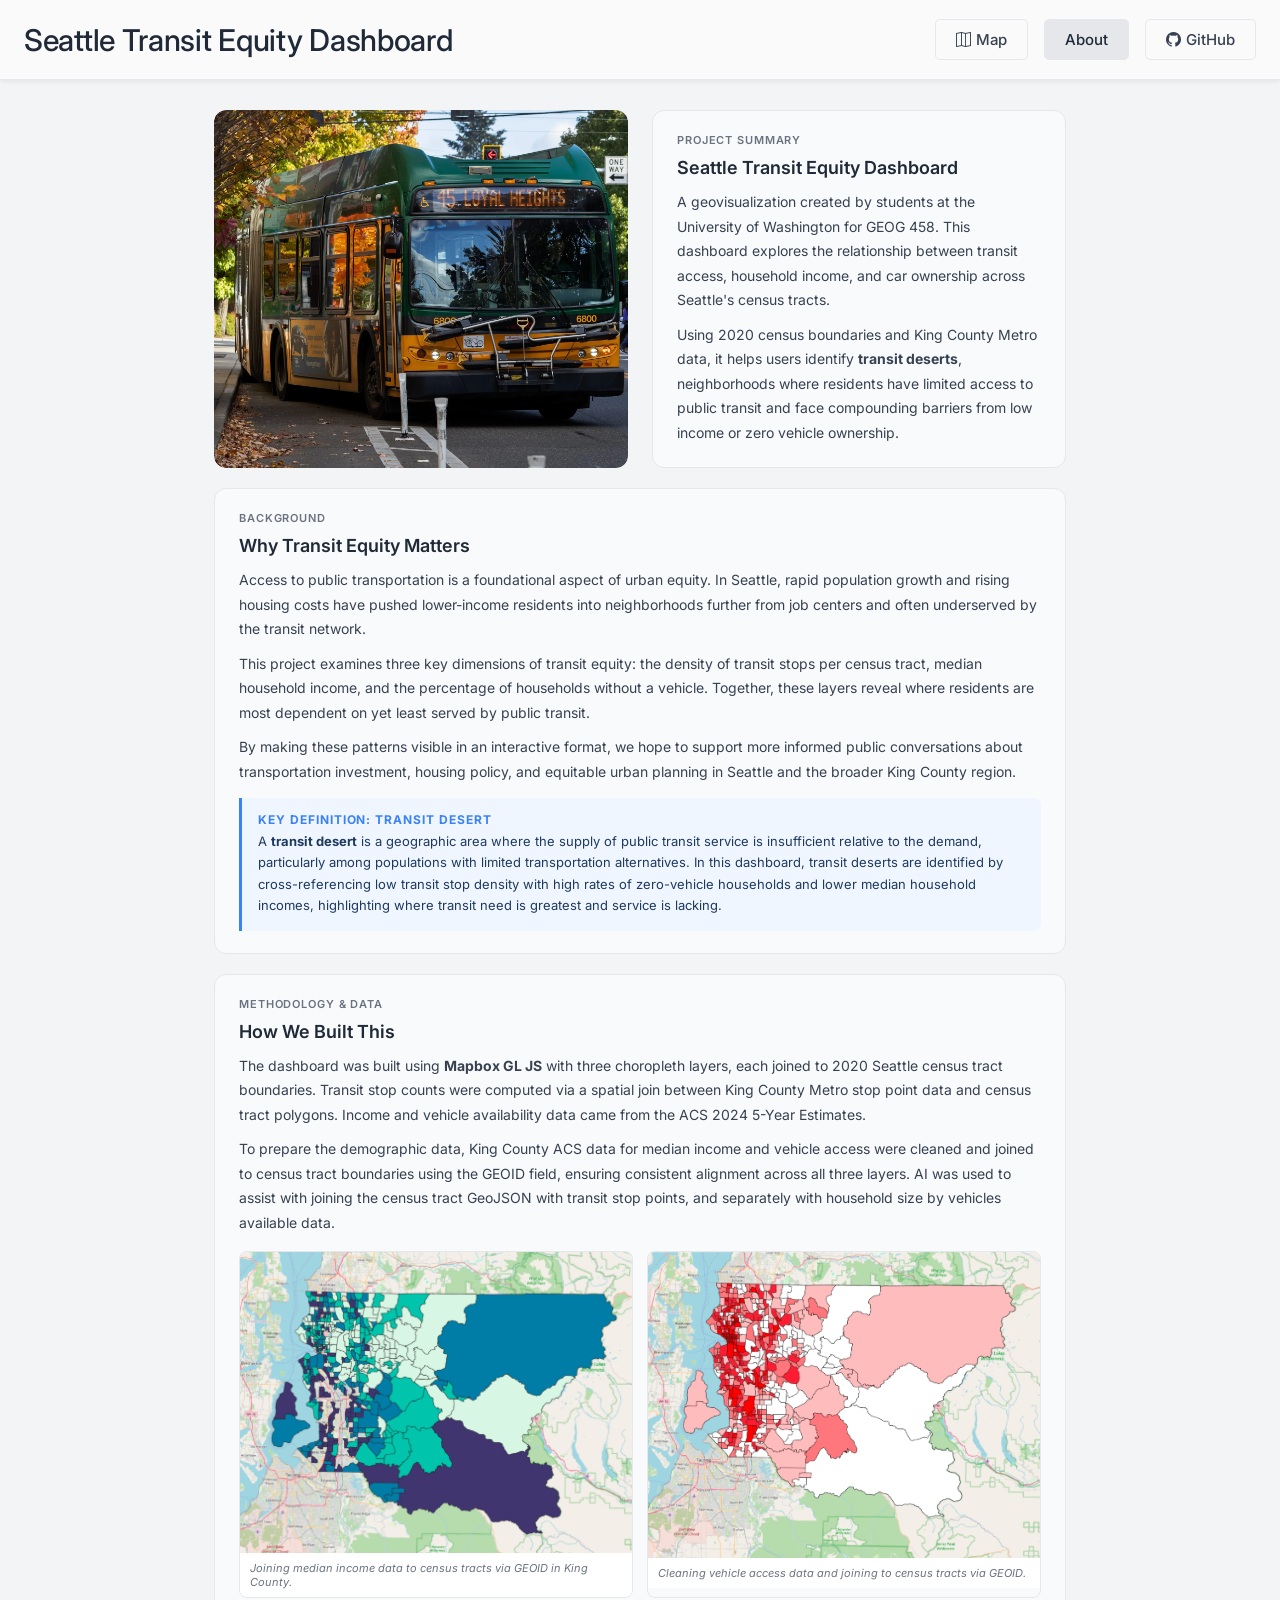
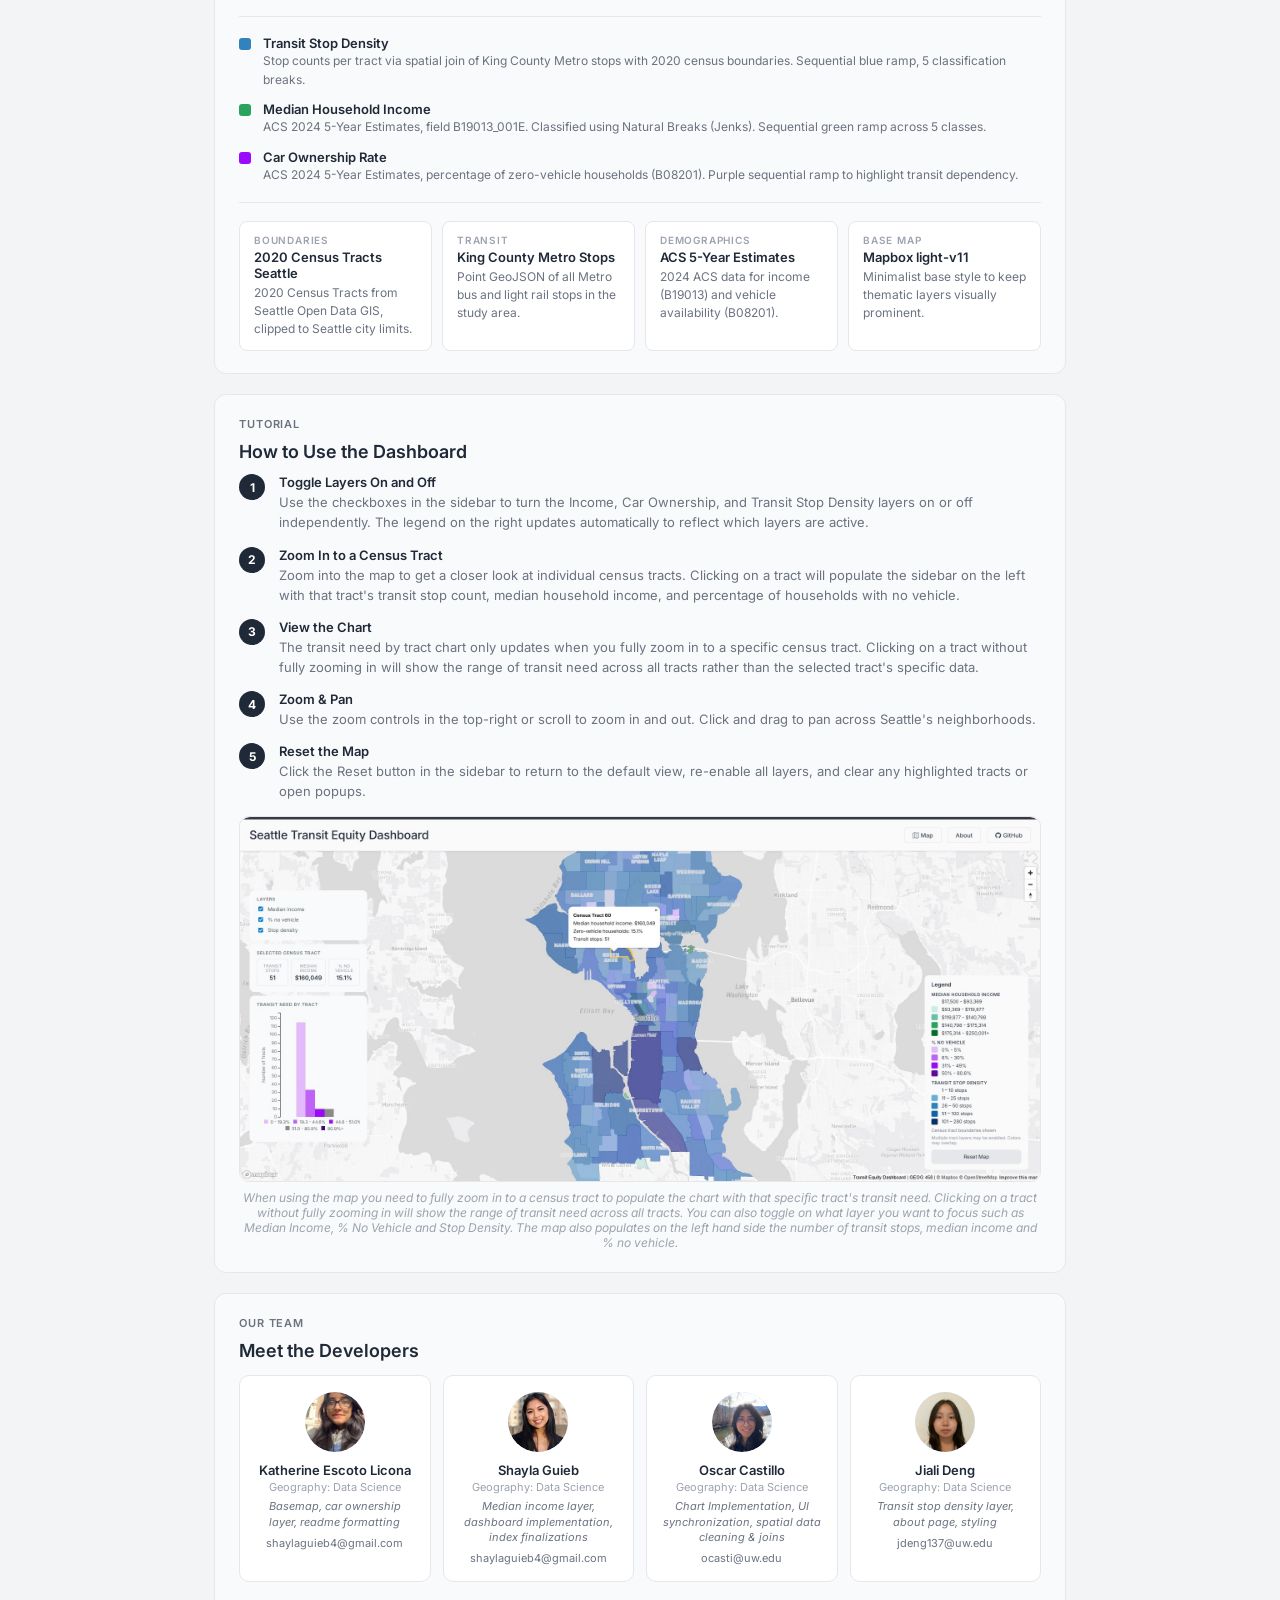
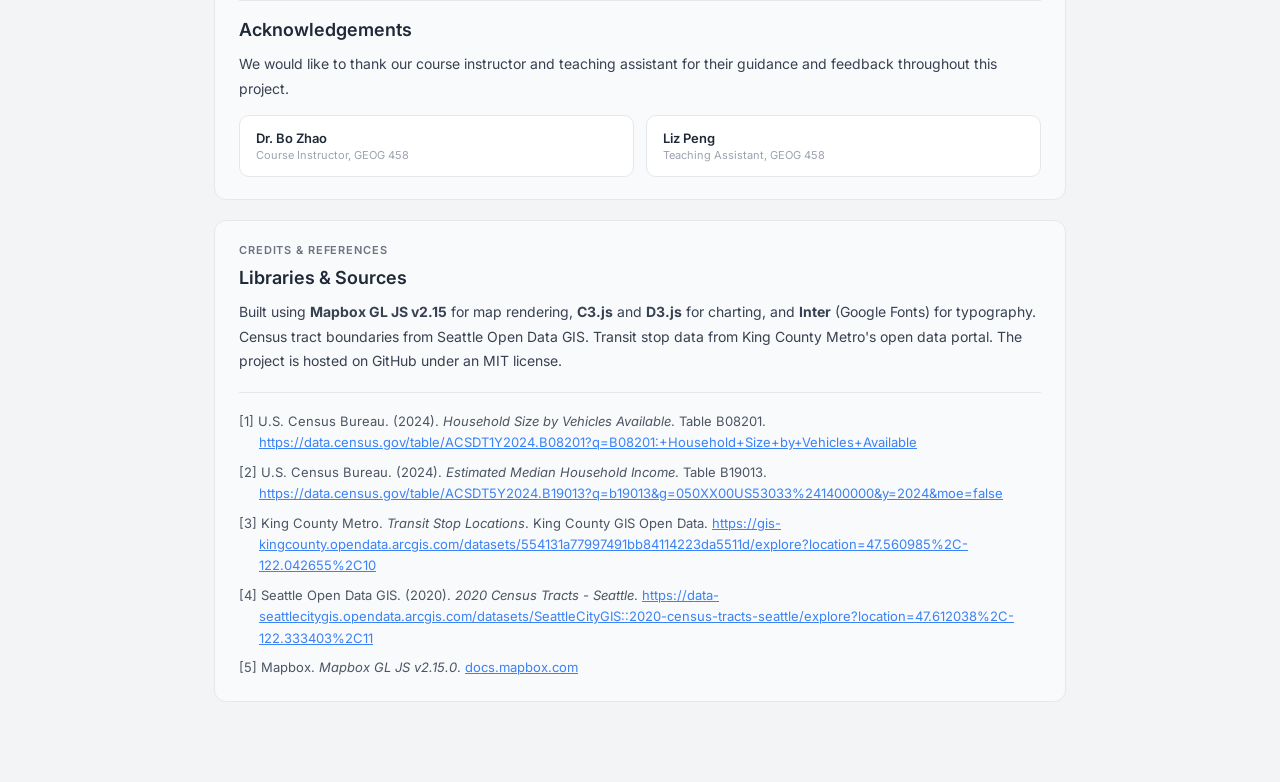
==== commit 9ac6b419: "Added profile picture." ====
--- a/about.html
+++ b/about.html
@@ -527,13 +527,11 @@
       </div>
 
       <div class="team-card">
-        <!-- <div class="team-avatar"><img src="img/oscar.jpg" alt="Oscar"></div> -->
-        <div class="team-avatar">👤</div>
+        <div class="team-avatar"><img src="img/Oscar.jpg" alt="Oscar"></div>
         <div class="team-name">Oscar Castillo</div>
         <div class="team-role">Geography: Data Science</div>
-        <div class="team-contrib">Chart implementation, data cleaning, joins</div>
-
-        <div class="team-email"><a href="mailto:ocastillo@uw.edu">ocastillo@uw.edu</a></div>
+        <div class="team-contrib">Chart Implementation, UI synchronization, spatial data cleaning & joins </div>
+        <div class="team-email"><a href="mailto:ocasti1217@gmail.com">ocasti@uw.edu</a></div>
       </div>
 
       <div class="team-card">
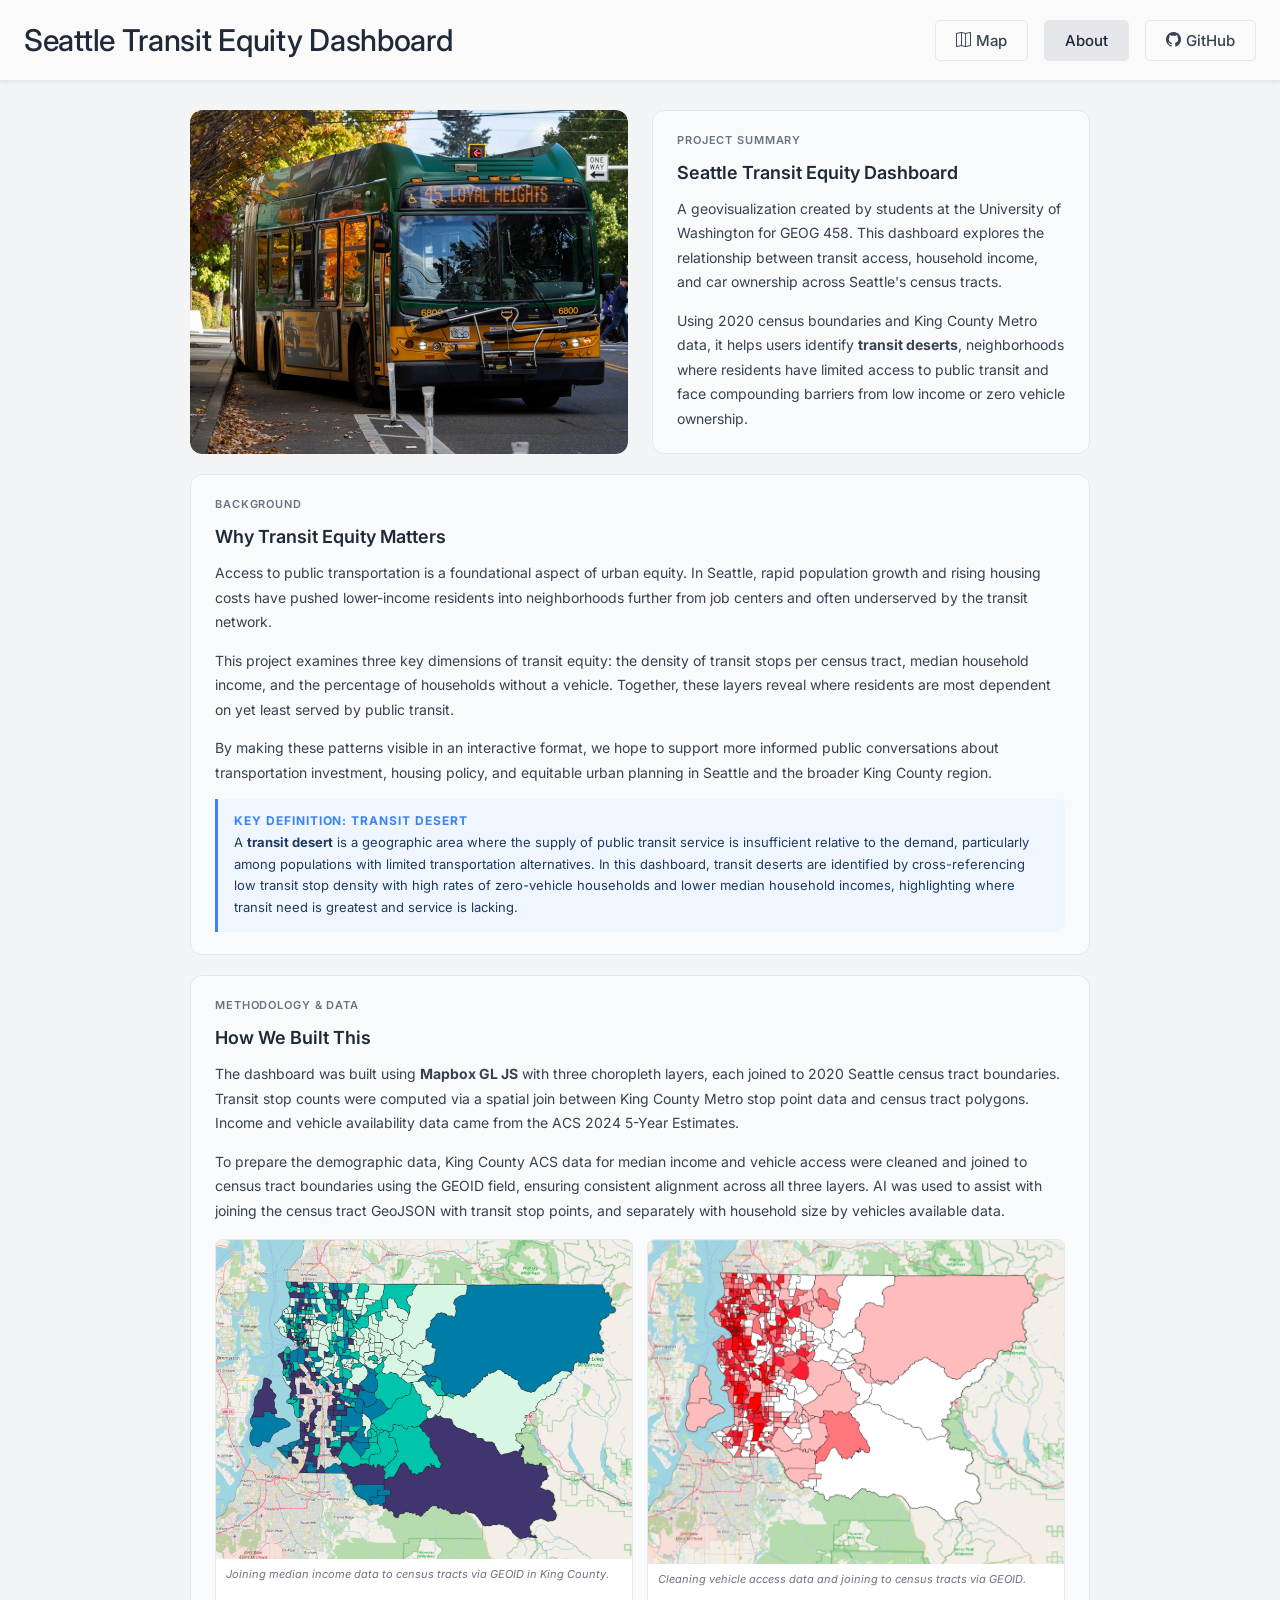
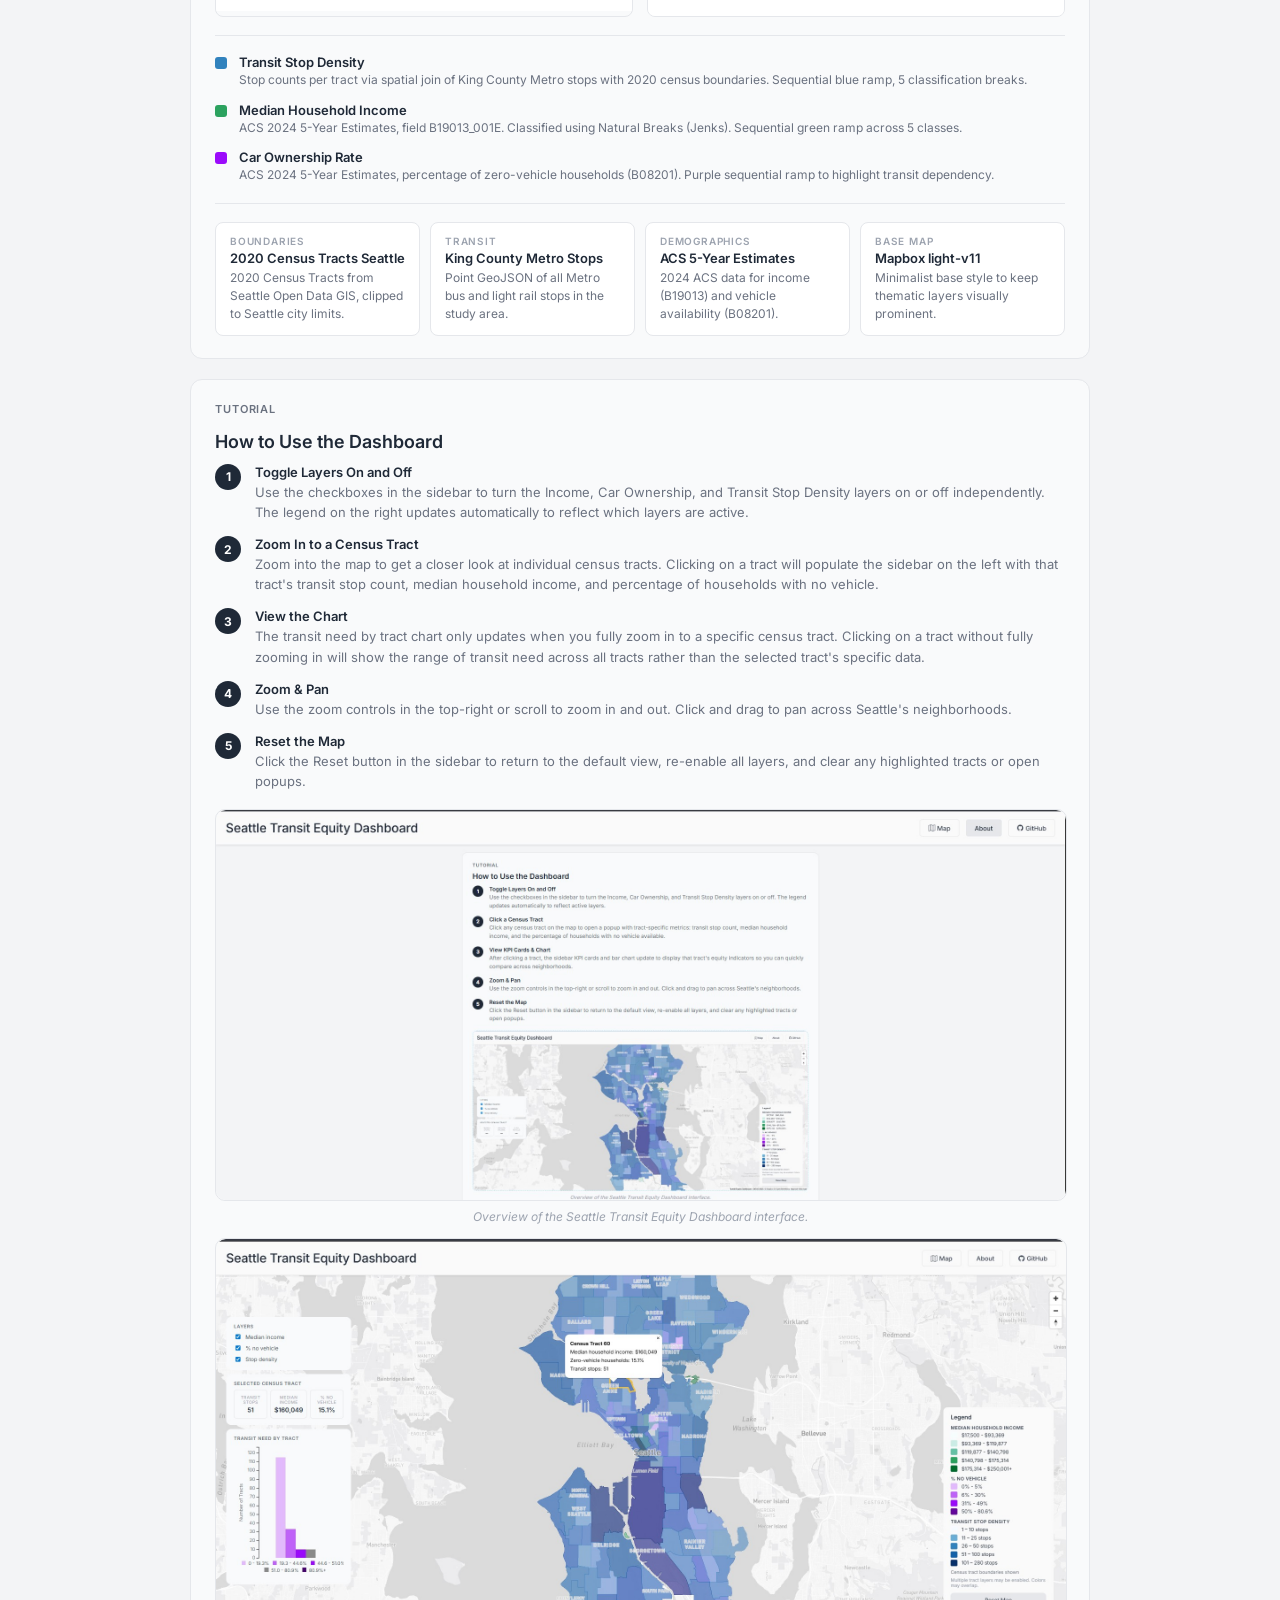
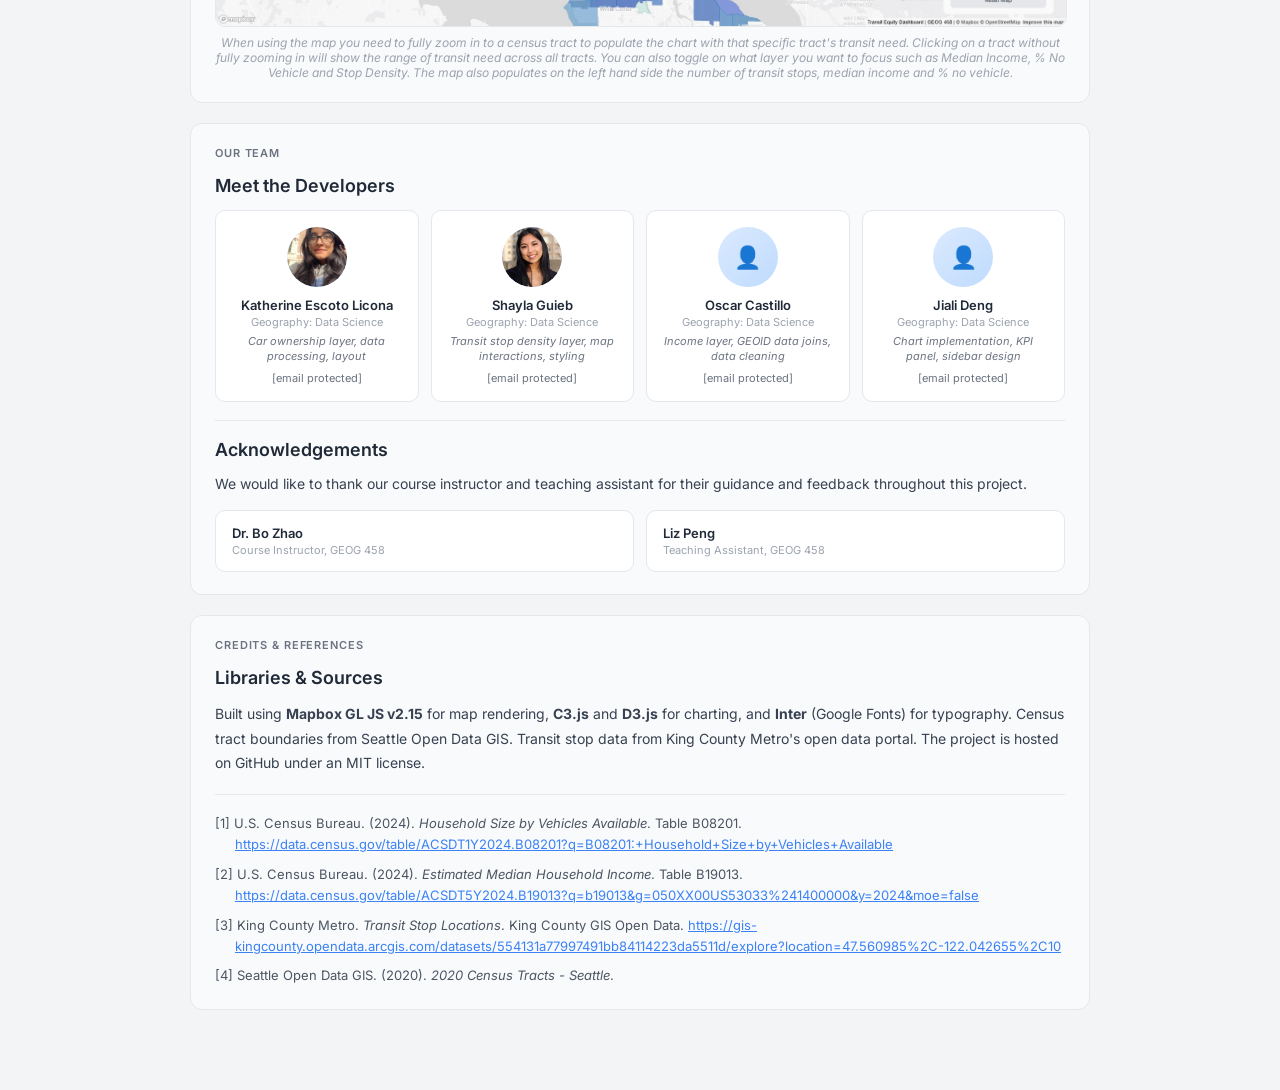
==== commit 8186bd47: "update about" ====
--- a/about.html
+++ b/about.html
@@ -8,320 +8,7 @@
   <link rel="preconnect" href="https://fonts.gstatic.com" crossorigin>
   <link href="https://fonts.googleapis.com/css2?family=Inter:wght@400;500;600;700&display=swap" rel="stylesheet">
   <link rel="stylesheet" href="https://cdn.jsdelivr.net/npm/bootstrap-icons@1.11.3/font/bootstrap-icons.min.css">
-  <style>
-    *, *::before, *::after { box-sizing: border-box; margin: 0; padding: 0; }
-
-    body {
-      margin: 0;
-      padding: 0;
-      font-family: 'Inter', sans-serif;
-      background: #f3f4f6;
-      color: #1f2937;
-    }
-
-    #topbar {
-      position: fixed;
-      top: 0; left: 0; right: 0;
-      height: 80px;
-      background: #fafafa;
-      backdrop-filter: blur(6px);
-      -webkit-backdrop-filter: blur(6px);
-      z-index: 1001;
-      display: flex;
-      align-items: center;
-      padding: 0 24px;
-      justify-content: space-between;
-      border-bottom: 1px solid #e5e7eb;
-      box-shadow: 0 2px 4px rgba(0,0,0,0.06);
-    }
-
-    #topbar #title {
-      font-size: 30px;
-      font-weight: 500;
-      color: #1f2937;
-      margin: 0;
-      letter-spacing: -0.01em;
-    }
-
-    #topbar-links {
-      display: flex;
-      align-items: center;
-      gap: 16px;
-    }
-
-    #topbar-links a {
-      padding: 10px 20px;
-      border-radius: 5px;
-      background: #fafafa;
-      border: 1px solid #e5e7eb;
-      font-size: 15px;
-      font-weight: 500;
-      color: #374151;
-      text-decoration: none;
-      display: flex;
-      align-items: center;
-      gap: 5px;
-      transition: 0.15s;
-    }
-
-    #topbar-links a:hover { background: #e5e7eb; color: #1f2937; }
-    #topbar-links a.active { background: #e5e7eb; color: #1f2937; }
-
-    .page-wrap {
-      max-width: 900px;
-      margin: 0 auto;
-      padding: 110px 24px 60px;
-    }
-
-    .hero-row {
-      display: grid;
-      grid-template-columns: 1fr 1fr;
-      gap: 24px;
-      align-items: stretch;
-      margin-bottom: 20px;
-    }
-
-    .hero-img {
-      width: 100%;
-      height: 100%;
-      border-radius: 12px;
-      overflow: hidden;
-    }
-
-    .hero-img img {
-      width: 100%;
-      height: 100%;
-      object-fit: cover;
-      display: block;
-      border-radius: 12px;
-    }
-
-    .card {
-      background: #f9fafb;
-      border-radius: 12px;
-      padding: 22px 24px;
-      margin-bottom: 20px;
-      border: 1px solid #e5e7eb;
-    }
-
-    .card h5 {
-      margin: 0 0 10px 0;
-      font-size: 11px;
-      font-weight: 600;
-      text-transform: uppercase;
-      letter-spacing: 0.08em;
-      color: #6b7280;
-    }
-
-    .card h2 {
-      font-size: 18px;
-      font-weight: 600;
-      color: #1f2937;
-      margin-bottom: 12px;
-    }
-
-    .card p {
-      font-size: 14px;
-      line-height: 1.75;
-      color: #374151;
-      margin-bottom: 10px;
-    }
-
-    .card p:last-child { margin-bottom: 0; }
-
-    hr { border: none; border-top: 1px solid #e5e7eb; margin: 18px 0; }
-
-    .definition-box {
-      background: #eff6ff;
-      border-left: 3px solid #3b82f6;
-      border-radius: 0 8px 8px 0;
-      padding: 14px 16px;
-      margin-top: 14px;
-    }
-
-    .definition-box .def-term {
-      font-size: 12px;
-      font-weight: 700;
-      text-transform: uppercase;
-      letter-spacing: 0.08em;
-      color: #3b82f6;
-      margin-bottom: 4px;
-    }
-
-    .definition-box .def-text {
-      font-size: 13px;
-      color: #1e3a5f;
-      line-height: 1.65;
-    }
-
-    .layer-list { display: flex; flex-direction: column; gap: 12px; margin-top: 14px; }
-    .layer-item { display: flex; align-items: flex-start; gap: 12px; }
-
-    .layer-dot {
-      width: 12px; height: 12px;
-      border-radius: 3px;
-      flex-shrink: 0;
-      margin-top: 3px;
-    }
-
-    .layer-info .layer-name { font-size: 13px; font-weight: 600; color: #1f2937; }
-    .layer-info .layer-desc { font-size: 12px; color: #6b7280; line-height: 1.55; margin-top: 1px; }
-
-    .method-grid {
-      display: grid;
-      grid-template-columns: 1fr 1fr;
-      gap: 14px;
-      margin-top: 16px;
-    }
-
-    .method-img {
-      border-radius: 8px;
-      overflow: hidden;
-      border: 1px solid #e5e7eb;
-    }
-
-    .method-img img {
-      width: 100%;
-      display: block;
-    }
-
-    .method-img-caption {
-      font-size: 11px;
-      color: #6b7280;
-      padding: 8px 10px;
-      background: #ffffff;
-      font-style: italic;
-    }
-
-    .datasource-grid {
-      display: grid;
-      grid-template-columns: repeat(auto-fit, minmax(190px, 1fr));
-      gap: 10px;
-      margin-top: 14px;
-    }
-
-    .datasource-item {
-      background: #ffffff;
-      border: 1px solid #e5e7eb;
-      border-radius: 8px;
-      padding: 12px 14px;
-    }
-
-    .datasource-item .ds-label {
-      font-size: 10px;
-      font-weight: 600;
-      text-transform: uppercase;
-      letter-spacing: 0.08em;
-      color: #9ca3af;
-      margin-bottom: 3px;
-    }
-
-    .datasource-item .ds-name { font-size: 13px; font-weight: 600; color: #1f2937; margin-bottom: 3px; }
-    .datasource-item .ds-desc { font-size: 12px; color: #6b7280; line-height: 1.5; }
-
-    .tutorial-steps { display: flex; flex-direction: column; gap: 14px; margin-top: 6px; }
-    .tutorial-step { display: flex; gap: 14px; align-items: flex-start; }
-
-    .step-num {
-      flex-shrink: 0;
-      width: 26px; height: 26px;
-      border-radius: 50%;
-      background: #1f2937;
-      color: #ffffff;
-      font-size: 12px;
-      font-weight: 700;
-      display: flex;
-      align-items: center;
-      justify-content: center;
-    }
-
-    .step-body .step-title { font-size: 13px; font-weight: 600; color: #1f2937; margin-bottom: 2px; }
-    .step-body .step-desc { font-size: 13px; color: #6b7280; line-height: 1.55; }
-
-    .tutorial-screenshot {
-      width: 100%;
-      border-radius: 10px;
-      overflow: hidden;
-      margin-top: 18px;
-      border: 1px solid #e5e7eb;
-    }
-
-    .tutorial-screenshot img { width: 100%; display: block; border-radius: 10px; }
-
-    .caption { font-size: 12px; color: #9ca3af; text-align: center; margin-top: 8px; font-style: italic; }
-
-    .team-grid {
-      display: grid;
-      grid-template-columns: repeat(auto-fit, minmax(155px, 1fr));
-      gap: 12px;
-      margin-top: 14px;
-    }
-
-    .team-card {
-      background: #ffffff;
-      border: 1px solid #e5e7eb;
-      border-radius: 10px;
-      padding: 16px 14px;
-      text-align: center;
-    }
-
-    .team-avatar {
-      width: 60px; height: 60px;
-      border-radius: 50%;
-      background: linear-gradient(135deg, #dbeafe, #bfdbfe);
-      margin: 0 auto 10px;
-      display: flex;
-      align-items: center;
-      justify-content: center;
-      font-size: 22px;
-      overflow: hidden;
-    }
-
-    .team-avatar img { width: 100%; height: 100%; object-fit: cover; border-radius: 50%; }
-    .team-name { font-size: 13px; font-weight: 600; color: #1f2937; margin-bottom: 2px; }
-    .team-role { font-size: 11px; color: #9ca3af; margin-bottom: 4px; line-height: 1.4; }
-    .team-contrib { font-size: 11px; color: #6b7280; line-height: 1.4; margin-bottom: 6px; font-style: italic; }
-    .team-email { font-size: 11px; color: #6b7280; word-break: break-all; }
-    .team-email a { color: #6b7280; text-decoration: none; }
-    .team-email a:hover { color: #1f2937; }
-
-    /* ack without avatars */
-    .ack-grid {
-      display: grid;
-      grid-template-columns: 1fr 1fr;
-      gap: 12px;
-      margin-top: 14px;
-    }
-
-    .ack-card {
-      background: #ffffff;
-      border: 1px solid #e5e7eb;
-      border-radius: 10px;
-      padding: 14px 16px;
-    }
-
-    .ack-info .ack-name { font-size: 13px; font-weight: 600; color: #1f2937; margin-bottom: 2px; }
-    .ack-info .ack-role { font-size: 11px; color: #9ca3af; }
-
-    .ref-list { display: flex; flex-direction: column; gap: 8px; margin-top: 10px; }
-
-    .ref-item {
-      font-size: 13px;
-      color: #4b5563;
-      line-height: 1.65;
-      padding-left: 20px;
-      text-indent: -20px;
-    }
-
-    .ref-item a { color: #3b82f6; }
-
-    @media (max-width: 640px) {
-      .hero-row { grid-template-columns: 1fr; }
-      .team-grid { grid-template-columns: repeat(2, 1fr); }
-      .method-grid { grid-template-columns: 1fr; }
-      .ack-grid { grid-template-columns: 1fr; }
-    }
-  </style>
+  <link rel="stylesheet" href="css/style.css">
 </head>
 <body>
 
@@ -498,6 +185,11 @@
       </div>
     </div>
 
+    <div class="tutorial-screenshot">
+      <img src="img/screenshot-dashboard-1.jpg" alt="Overview of the Seattle Transit Equity Dashboard">
+    </div>
+    <div class="caption">Overview of the Seattle Transit Equity Dashboard interface.</div>
+
     <div class="tutorial-screenshot" style="margin-top: 14px;">
       <img src="img/screenshot-dashboard-chart.jpg" alt="Dashboard with Charts">
     </div>
@@ -514,32 +206,34 @@
         <div class="team-avatar"><img src="img/katherine.jpg" alt="Katherine"></div>
         <div class="team-name">Katherine Escoto Licona</div>
         <div class="team-role">Geography: Data Science</div>
-        <div class="team-contrib">Basemap, car ownership layer, readme formatting</div>
-        <div class="team-email"><a href="mailto:sguieb@uw.edu">shaylaguieb4@gmail.com</a></div>
+        <div class="team-contrib">Car ownership layer, data processing, layout</div>
+        <div class="team-email"><a href="/cdn-cgi/l/email-protection#442f2a2128760431336a212031"><span class="__cf_email__" data-cfemail="056e6b6069374570722b606170">[email&#160;protected]</span></a></div>
       </div>
 
       <div class="team-card">
         <div class="team-avatar"><img src="img/shayla.jpg" alt="Shayla"></div>
         <div class="team-name">Shayla Guieb</div>
         <div class="team-role">Geography: Data Science</div>
-        <div class="team-contrib">Median income layer, dashboard implementation, index finalizations </div>
-        <div class="team-email"><a href="mailto:sguieb@uw.edu">shaylaguieb4@gmail.com</a></div>
-      </div>
-
-      <div class="team-card">
-        <div class="team-avatar"><img src="img/Oscar.jpg" alt="Oscar"></div>
+        <div class="team-contrib">Transit stop density layer, map interactions, styling</div>
+        <div class="team-email"><a href="/cdn-cgi/l/email-protection#b9cad1d8c0d5d8deccd0dcdb8df9ded4d8d0d597dad6d4"><span class="__cf_email__" data-cfemail="c4b7aca5bda8a5a3b1ada1a6f084a3a9a5ada8eaa7aba9">[email&#160;protected]</span></a></div>
+      </div>
+
+      <div class="team-card">
+        <!-- <div class="team-avatar"><img src="img/oscar.jpg" alt="Oscar"></div> -->
+        <div class="team-avatar">👤</div>
         <div class="team-name">Oscar Castillo</div>
         <div class="team-role">Geography: Data Science</div>
-        <div class="team-contrib">Chart Implementation, UI synchronization, spatial data cleaning & joins </div>
-        <div class="team-email"><a href="mailto:ocasti1217@gmail.com">ocasti@uw.edu</a></div>
-      </div>
-
-      <div class="team-card">
-        <div class="team-avatar"><img src="img/jiali.jpg" alt="Jiali"></div>
+        <div class="team-contrib">Income layer, GEOID data joins, data cleaning</div>
+        <div class="team-email"><a href="/cdn-cgi/l/email-protection#bdd2dedccec9d4d1d1d2fdc8ca93d8d9c8"><span class="__cf_email__" data-cfemail="a8c7cbc9dbdcc1c4c4c7e8dddf86cdccdd">[email&#160;protected]</span></a></div>
+      </div>
+
+      <div class="team-card">
+        <!-- <div class="team-avatar"><img src="img/jiali.jpg" alt="Jiali"></div> -->
+        <div class="team-avatar">👤</div>
         <div class="team-name">Jiali Deng</div>
         <div class="team-role">Geography: Data Science</div>
-        <div class="team-contrib">Transit stop density layer, about page, styling</div>
-        <div class="team-email"><a href="mailto:jdeng137@uw.edu">jdeng137@uw.edu</a></div>
+        <div class="team-contrib">Chart implementation, KPI panel, sidebar design</div>
+        <div class="team-email"><a href="/cdn-cgi/l/email-protection#95fff1f0fbf2a4a6a2d5e0e2bbf0f1e0"><span class="__cf_email__" data-cfemail="96fcf2f3f8f1a7a5a1d6e3e1b8f3f2e3">[email&#160;protected]</span></a></div>
       </div>
 
     </div>
@@ -586,8 +280,4 @@
         [3] King County Metro. <em>Transit Stop Locations</em>. King County GIS Open Data. <a href="https://gis-kingcounty.opendata.arcgis.com/datasets/554131a77997491bb84114223da5511d/explore?location=47.560985%2C-122.042655%2C10" target="_blank">https://gis-kingcounty.opendata.arcgis.com/datasets/554131a77997491bb84114223da5511d/explore?location=47.560985%2C-122.042655%2C10</a>
       </div>
       <div class="ref-item">
-        [4] Seattle Open Data GIS. (2020). <em>2020 Census Tracts - Seattle</em>. <a href="https://data-seattlecitygis.opendata.arcgis.com/datasets/SeattleCityGIS::2020-census-tracts-seattle/explore?location=47.612038%2C-122.333403%2C11" target="_blank">https://data-seattlecitygis.opendata.arcgis.com/datasets/SeattleCityGIS::2020-census-tracts-seattle/explore?location=47.612038%2C-122.333403%2C11</a>
-      </div>
-      <div class="ref-item">
-        [5] Mapbox. <em>Mapbox GL JS v2.15.0</em>. <a href="https://docs.mapbox.com/mapbox-gl-js/" target="_blank">docs.mapbox.com</a>
-      </div>+        [4] Seattle Open Data GIS. (2020). <em>2020 Census Tracts - Seattle</em>. <a href="https://data-seattlecitygis.opendata.arcgis.com/data
--- a/css/style.css
+++ b/css/style.css
@@ -0,0 +1,654 @@
+body {
+  margin: 0;
+  padding: 0;
+  font-family: 'Inter', sans-serif;
+}
+
+#map {
+  position: absolute;
+  top: 52px;
+  bottom: 0;
+  width: 100%;
+}
+
+/* mapbox zoom */
+.mapboxgl-ctrl-top-right {
+  top: 60px;
+}
+
+/* top bar */
+#topbar {
+  position: absolute;
+  top: 0;
+  left: 0;
+  right: 0;
+  height: 80px;
+  background: #fafafa;
+  backdrop-filter: blur(6px);
+  -webkit-backdrop-filter: blur(6px);
+  z-index: 1001;
+  display: flex;
+  align-items: center;
+  padding: 0 24px;
+  justify-content: space-between;
+  border-bottom: 1px solid #e5e7eb;
+  box-shadow: 0 2px 4px rgba(0,0,0,0.06);
+}
+
+#topbar #title {
+  font-size: 30px;
+  font-weight: 500;
+  color: #1f2937;
+  margin: 0;
+  letter-spacing: -0.01em;
+}
+
+#topbar-links {
+  display: flex;
+  align-items: center;
+  gap: 16px;
+  font-size: 13px;
+}
+
+#topbar-links a {
+  padding: 10px 20px;
+  border-radius: 5px;
+  background: #fafafa;
+  border: 1px solid #e5e7eb;
+  font-size: 15px;
+  font-weight: 500;
+  color: #374151;
+  text-decoration: none;
+  display: flex;
+  align-items: center;
+  gap: 5px;
+  transition: 0.15s;
+}
+
+#topbar-links a:hover {
+  background: #e5e7eb;
+  color: #1f2937;
+}
+
+/* sidebar */
+#info {
+  z-index: 1000;
+  position: absolute;
+  width: 300px;
+  top: 96px;
+  bottom: 16px;
+  left: 25px;
+  color: #1f2937;
+  display: flex;
+  flex-direction: column;
+  justify-content: center;
+  gap: 10px;
+  overflow-y: auto;
+}
+
+#info .card {
+  background: #f9fafb;
+  backdrop-filter: blur(6px);
+  -webkit-backdrop-filter: blur(6px);
+  border-radius: 12px;
+  padding: 16px 18px;
+  margin-bottom: 0;
+}
+
+/* chart panel: hidden until tract is clicked */
+#chart-panel {
+  display: none;
+  background: #f9fafb;
+  backdrop-filter: blur(6px);
+  -webkit-backdrop-filter: blur(6px);
+  border-radius: 12px;
+  padding: 16px 18px;
+  color: #1f2937;
+}
+
+#chart-panel h5 {
+  margin: 0 0 10px 0;
+  font-size: 11px;
+  font-weight: 600;
+  text-transform: uppercase;
+  letter-spacing: 0.08em;
+  color: #6b7280;
+}
+
+#info a {
+  color: #4b5563;
+  text-decoration: none;
+}
+
+#info a:hover {
+  color: #1f2937;
+  opacity: 0.8;
+}
+
+#title {
+  font-size: 25px;
+  font-weight: 700;
+  color: #1f2937;
+  margin-bottom: 16px;
+  line-height: 1.3;
+}
+
+#title span {
+  font-size: 12px;
+  float: right;
+  margin-left: 10px;
+}
+
+#desc {
+  text-align: center;
+  color: #4b5563;
+  font-size: medium;
+  font-weight: bold;
+  margin-top: 20px;
+  margin-bottom: 20px;
+}
+
+#tract-count {
+  margin: 0;
+  text-align: center;
+  color: #74a9cf;
+  font-size: 40px;
+}
+
+/* legend */
+#legend {
+  position: absolute;
+  bottom: 30px;
+  right: 30px;
+  background: #fafafa;
+  color: #1f2937;
+  padding: 15px 18px;
+  border-radius: 10px;
+  width: 230px;
+  max-height: calc(100vh - 120px);
+  overflow-y: auto;
+  font-family: 'Inter', sans-serif;
+  z-index: 999;
+}
+
+.legend-title {
+  font-size: 14px;
+  font-weight: 600;
+  margin-bottom: 10px;
+}
+
+.legend-section-title {
+  font-size: 11px;
+  font-weight: 600;
+  color: #374151;
+  text-transform: uppercase;
+  letter-spacing: 0.05em;
+  margin-top: 8px;
+  margin-bottom: 4px;
+}
+
+.legend-row {
+  display: flex;
+  align-items: center;
+  margin-bottom: 4px;
+  font-size: 12px;
+  color: #1f2937;
+}
+
+.legend-swatch {
+  width: 14px;
+  height: 14px;
+  margin-right: 10px;
+  border-radius: 3px;
+  border: 1px solid rgba(255,255,255,0.25);
+}
+
+.legend-note {
+  font-size: 12px;
+  color: #4b5563;
+  margin-top: 10px;
+}
+
+/* popup */
+.mapboxgl-popup-content {
+  font-family: 'Inter', sans-serif;
+  border-radius: 10px;
+  padding: 12px;
+}
+
+.popup-title {
+  font-weight: 600;
+  margin-bottom: 4px;
+}
+
+.popup-row {
+  font-size: 13px;
+}
+
+/* reset button */
+.reset-btn {
+  width: 100%;
+  margin-top: 12px;
+  padding: 10px 12px;
+  border-radius: 8px;
+  border: none;
+  background: #e5e7eb;
+  color: #1f2937;
+  font-family: 'Inter', sans-serif;
+  font-size: 13px;
+  cursor: pointer;
+  transition: 0.2s;
+}
+
+.reset-btn:hover {
+  background: #d1d5db;
+}
+
+/* filters */
+#filters h5 { margin: 0 0 10px 0; }
+.filter-row { margin-bottom: 10px; }
+.filter-row label {
+  display: block;
+  font-size: 12px;
+  color: #4b5563;
+  margin-bottom: 4px;
+}
+
+.filter-row select {
+  width: 100%;
+  padding: 8px 10px;
+  border-radius: 8px;
+  border: 1px solid rgba(255,255,255,0.15);
+  background: #f9fafb;
+  color: #1f2937;
+  font-family: 'Inter', sans-serif;
+  font-size: 13px;
+}
+
+.checkbox-row {
+  display: flex;
+  align-items: center;
+  gap: 8px;
+  margin: 8px 0 0 0;
+  font-size: 13px;
+  color: #4b5563;
+}
+
+/* card sections */
+.card {
+  background: #f9fafb;
+  border-radius: 12px;
+  padding: 14px 16px;
+  margin-bottom: 0;
+}
+.card h5 {
+  margin: 0 0 10px 0;
+  font-size: 11px;
+  font-weight: 600;
+  text-transform: uppercase;
+  letter-spacing: 0.08em;
+  color: #6b7280;
+}
+
+/* KPI row */
+.kpi-row {
+  display: flex;
+  gap: 8px;
+}
+
+.kpi {
+  flex: 1;
+  background: #f9fafb;
+  border-radius: 6px;
+  padding: 10px 8px;
+  text-align: center;
+  border: 1px solid #e5e7eb;
+}
+
+.kpi .label {
+  font-size: 10px;
+  text-transform: uppercase;
+  letter-spacing: 0.06em;
+  color: #9ca3af;
+  margin-bottom: 4px;
+}
+
+.kpi .value {
+  font-size: 15px;
+  font-weight: 600;
+  color: #1f2937;
+}
+
+/* chart */
+#equity-chart {
+  font-family: 'Inter', sans-serif;
+  font-size: 12px;
+}
+
+#equity-chart svg {
+  max-width: 100%;
+}
+
+.c3 text {
+  font-family: 'Inter', sans-serif;
+  fill: #6b7280;
+  font-size: 11px;
+}
+
+.c3-legend-item text {
+  font-family: 'Inter', sans-serif;
+  font-size: 11px;
+  fill: #4b5563;
+}
+
+/* about page css */
+body {
+  margin: 0;
+  padding: 0;
+  font-family: 'Inter', sans-serif;
+  background: #f3f4f6;
+  color: #1f2937;
+}
+
+#topbar {
+  position: fixed;
+  top: 0; left: 0; right: 0;
+  height: 80px;
+  background: #fafafa;
+  backdrop-filter: blur(6px);
+  -webkit-backdrop-filter: blur(6px);
+  z-index: 1001;
+  display: flex;
+  align-items: center;
+  padding: 0 24px;
+  justify-content: space-between;
+  border-bottom: 1px solid #e5e7eb;
+  box-shadow: 0 2px 4px rgba(0,0,0,0.06);
+}
+
+#topbar #title {
+  font-size: 30px;
+  font-weight: 500;
+  color: #1f2937;
+  margin: 0;
+  letter-spacing: -0.01em;
+}
+
+#topbar-links {
+  display: flex;
+  align-items: center;
+  gap: 16px;
+}
+
+#topbar-links a {
+  padding: 10px 20px;
+  border-radius: 5px;
+  background: #fafafa;
+  border: 1px solid #e5e7eb;
+  font-size: 15px;
+  font-weight: 500;
+  color: #374151;
+  text-decoration: none;
+  display: flex;
+  align-items: center;
+  gap: 5px;
+  transition: 0.15s;
+}
+
+#topbar-links a:hover { background: #e5e7eb; color: #1f2937; }
+#topbar-links a.active { background: #e5e7eb; color: #1f2937; }
+
+.page-wrap {
+  max-width: 900px;
+  margin: 0 auto;
+  padding: 110px 24px 60px;
+}
+
+.hero-row {
+  display: grid;
+  grid-template-columns: 1fr 1fr;
+  gap: 24px;
+  align-items: stretch;
+  margin-bottom: 20px;
+}
+
+.hero-img {
+  width: 100%;
+  height: 100%;
+  border-radius: 12px;
+  overflow: hidden;
+}
+
+.hero-img img {
+  width: 100%;
+  height: 100%;
+  object-fit: cover;
+  display: block;
+  border-radius: 12px;
+}
+
+.card {
+  background: #f9fafb;
+  border-radius: 12px;
+  padding: 22px 24px;
+  margin-bottom: 20px;
+  border: 1px solid #e5e7eb;
+}
+
+.card h5 {
+  margin: 0 0 10px 0;
+  font-size: 11px;
+  font-weight: 600;
+  text-transform: uppercase;
+  letter-spacing: 0.08em;
+  color: #6b7280;
+}
+
+.card h2 {
+  font-size: 18px;
+  font-weight: 600;
+  color: #1f2937;
+  margin-bottom: 12px;
+}
+
+.card p {
+  font-size: 14px;
+  line-height: 1.75;
+  color: #374151;
+  margin-bottom: 10px;
+}
+
+.card p:last-child { margin-bottom: 0; }
+
+hr { border: none; border-top: 1px solid #e5e7eb; margin: 18px 0; }
+
+.definition-box {
+  background: #eff6ff;
+  border-left: 3px solid #3b82f6;
+  border-radius: 0 8px 8px 0;
+  padding: 14px 16px;
+  margin-top: 14px;
+}
+
+.definition-box .def-term {
+  font-size: 12px;
+  font-weight: 700;
+  text-transform: uppercase;
+  letter-spacing: 0.08em;
+  color: #3b82f6;
+  margin-bottom: 4px;
+}
+
+.definition-box .def-text {
+  font-size: 13px;
+  color: #1e3a5f;
+  line-height: 1.65;
+}
+
+.layer-list { display: flex; flex-direction: column; gap: 12px; margin-top: 14px; }
+.layer-item { display: flex; align-items: flex-start; gap: 12px; }
+
+.layer-dot {
+  width: 12px; height: 12px;
+  border-radius: 3px;
+  flex-shrink: 0;
+  margin-top: 3px;
+}
+
+.layer-info .layer-name { font-size: 13px; font-weight: 600; color: #1f2937; }
+.layer-info .layer-desc { font-size: 12px; color: #6b7280; line-height: 1.55; margin-top: 1px; }
+
+.method-grid {
+  display: grid;
+  grid-template-columns: 1fr 1fr;
+  gap: 14px;
+  margin-top: 16px;
+}
+
+.method-img {
+  border-radius: 8px;
+  overflow: hidden;
+  border: 1px solid #e5e7eb;
+}
+
+.method-img img {
+  width: 100%;
+  display: block;
+}
+
+.method-img-caption {
+  font-size: 11px;
+  color: #6b7280;
+  padding: 8px 10px;
+  background: #ffffff;
+  font-style: italic;
+  min-height: 36px;
+}
+
+.datasource-grid {
+  display: grid;
+  grid-template-columns: repeat(auto-fit, minmax(190px, 1fr));
+  gap: 10px;
+  margin-top: 14px;
+}
+
+.datasource-item {
+  background: #ffffff;
+  border: 1px solid #e5e7eb;
+  border-radius: 8px;
+  padding: 12px 14px;
+}
+
+.datasource-item .ds-label {
+  font-size: 10px;
+  font-weight: 600;
+  text-transform: uppercase;
+  letter-spacing: 0.08em;
+  color: #9ca3af;
+  margin-bottom: 3px;
+}
+
+.datasource-item .ds-name { font-size: 13px; font-weight: 600; color: #1f2937; margin-bottom: 3px; }
+.datasource-item .ds-desc { font-size: 12px; color: #6b7280; line-height: 1.5; }
+
+.tutorial-steps { display: flex; flex-direction: column; gap: 14px; margin-top: 6px; }
+.tutorial-step { display: flex; gap: 14px; align-items: flex-start; }
+
+.step-num {
+  flex-shrink: 0;
+  width: 26px; height: 26px;
+  border-radius: 50%;
+  background: #1f2937;
+  color: #ffffff;
+  font-size: 12px;
+  font-weight: 700;
+  display: flex;
+  align-items: center;
+  justify-content: center;
+}
+
+.step-body .step-title { font-size: 13px; font-weight: 600; color: #1f2937; margin-bottom: 2px; }
+.step-body .step-desc { font-size: 13px; color: #6b7280; line-height: 1.55; }
+
+.tutorial-screenshot {
+  width: 100%;
+  border-radius: 10px;
+  overflow: hidden;
+  margin-top: 18px;
+  border: 1px solid #e5e7eb;
+}
+
+.tutorial-screenshot img { width: 100%; display: block; border-radius: 10px; }
+
+.caption { font-size: 12px; color: #9ca3af; text-align: center; margin-top: 8px; font-style: italic; }
+
+.team-grid {
+  display: grid;
+  grid-template-columns: repeat(auto-fit, minmax(155px, 1fr));
+  gap: 12px;
+  margin-top: 14px;
+}
+
+.team-card {
+  background: #ffffff;
+  border: 1px solid #e5e7eb;
+  border-radius: 10px;
+  padding: 16px 14px;
+  text-align: center;
+}
+
+.team-avatar {
+  width: 60px; height: 60px;
+  border-radius: 50%;
+  background: linear-gradient(135deg, #dbeafe, #bfdbfe);
+  margin: 0 auto 10px;
+  display: flex;
+  align-items: center;
+  justify-content: center;
+  font-size: 22px;
+  overflow: hidden;
+}
+
+.team-avatar img { width: 100%; height: 100%; object-fit: cover; border-radius: 50%; }
+.team-name { font-size: 13px; font-weight: 600; color: #1f2937; margin-bottom: 2px; }
+.team-role { font-size: 11px; color: #9ca3af; margin-bottom: 4px; line-height: 1.4; }
+.team-contrib { font-size: 11px; color: #6b7280; line-height: 1.4; margin-bottom: 6px; font-style: italic; }
+.team-email { font-size: 11px; color: #6b7280; word-break: break-all; }
+.team-email a { color: #6b7280; text-decoration: none; }
+.team-email a:hover { color: #1f2937; }
+
+.ack-grid {
+  display: grid;
+  grid-template-columns: 1fr 1fr;
+  gap: 12px;
+  margin-top: 14px;
+}
+
+.ack-card {
+  background: #ffffff;
+  border: 1px solid #e5e7eb;
+  border-radius: 10px;
+  padding: 14px 16px;
+}
+
+.ack-info .ack-name { font-size: 13px; font-weight: 600; color: #1f2937; margin-bottom: 2px; }
+.ack-info .ack-role { font-size: 11px; color: #9ca3af; }
+
+.ref-list { display: flex; flex-direction: column; gap: 8px; margin-top: 10px; }
+
+.ref-item {
+  font-size: 13px;
+  color: #4b5563;
+  line-height: 1.65;
+  padding-left: 20px;
+  text-indent: -20px;
+}
+
+.ref-item a { color: #3b82f6; }
+
+@media (max-width: 640px) {
+  .hero-row { grid-template-columns: 1fr; }
+  .team-grid { grid-template-columns: repeat(2, 1fr); }
+  .method-grid { grid-template-columns: 1fr; }
+  .ack-grid { grid-template-columns: 1fr; }
+}
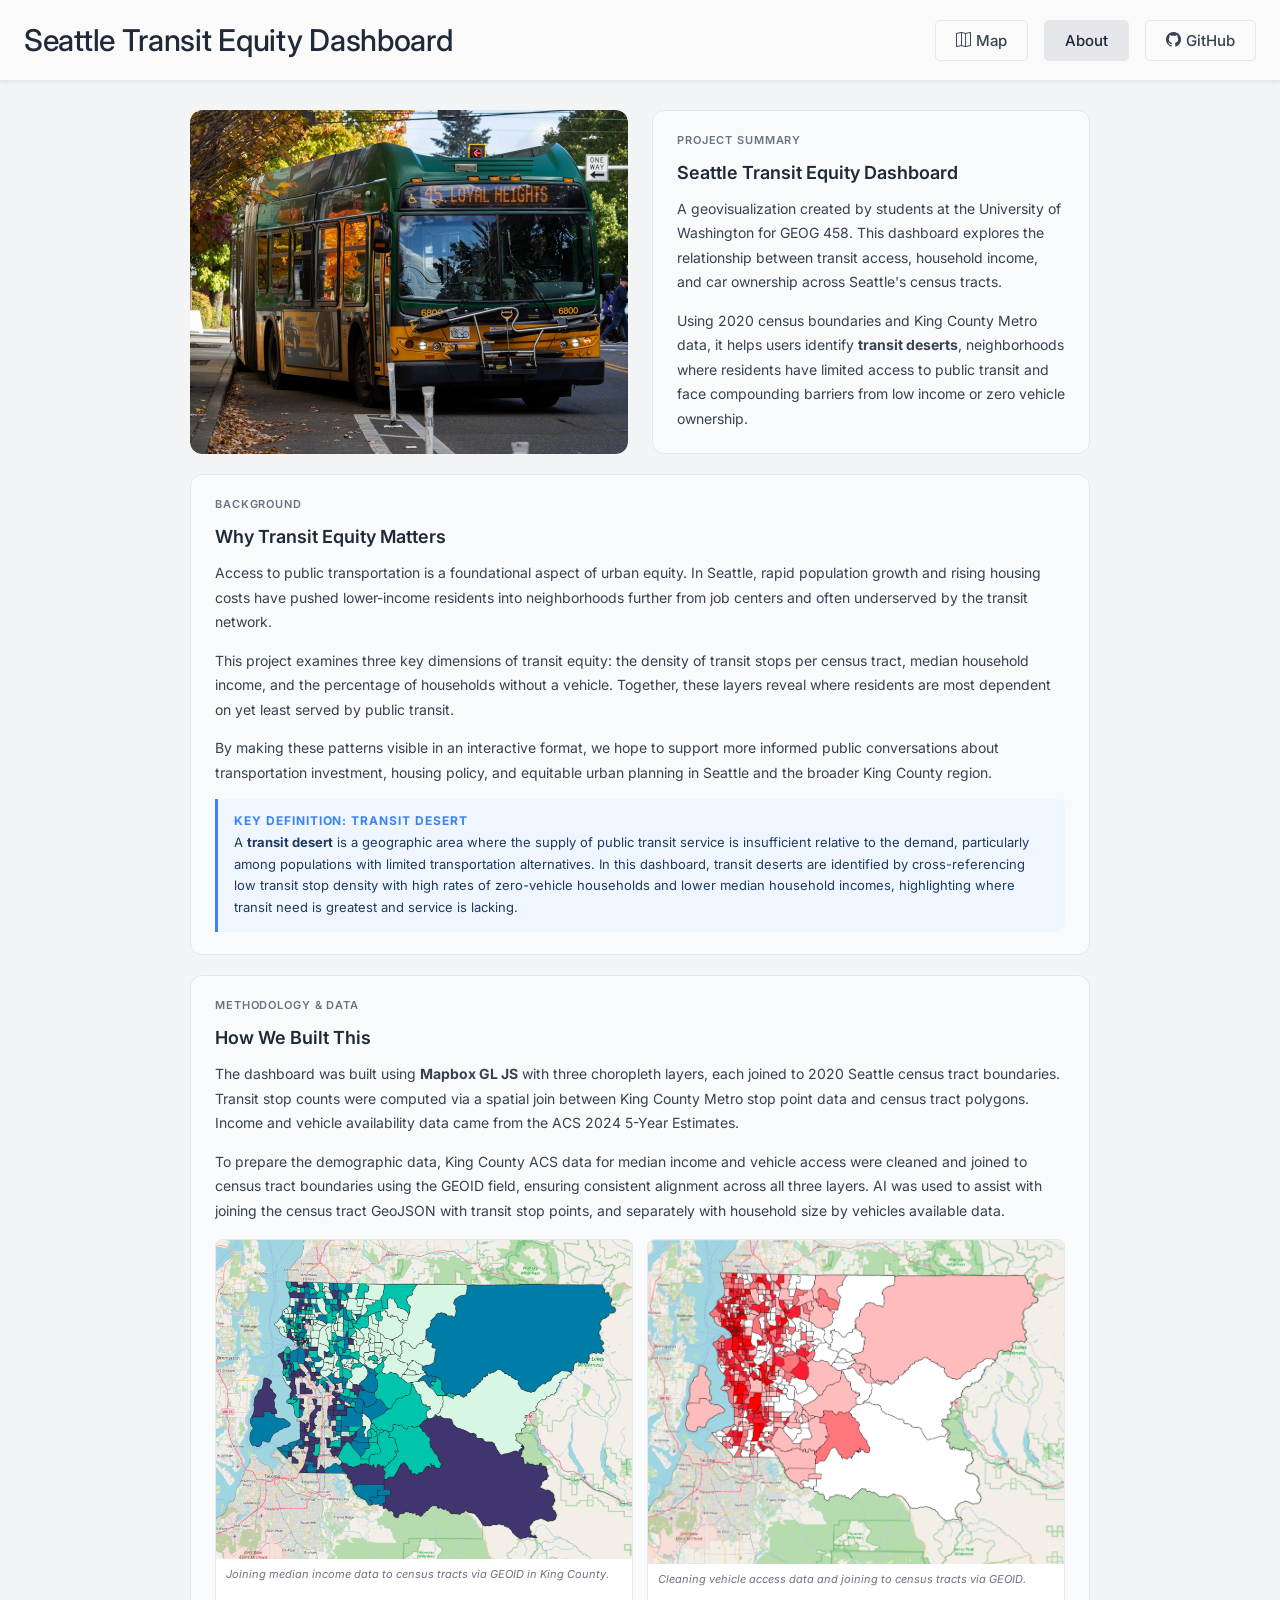
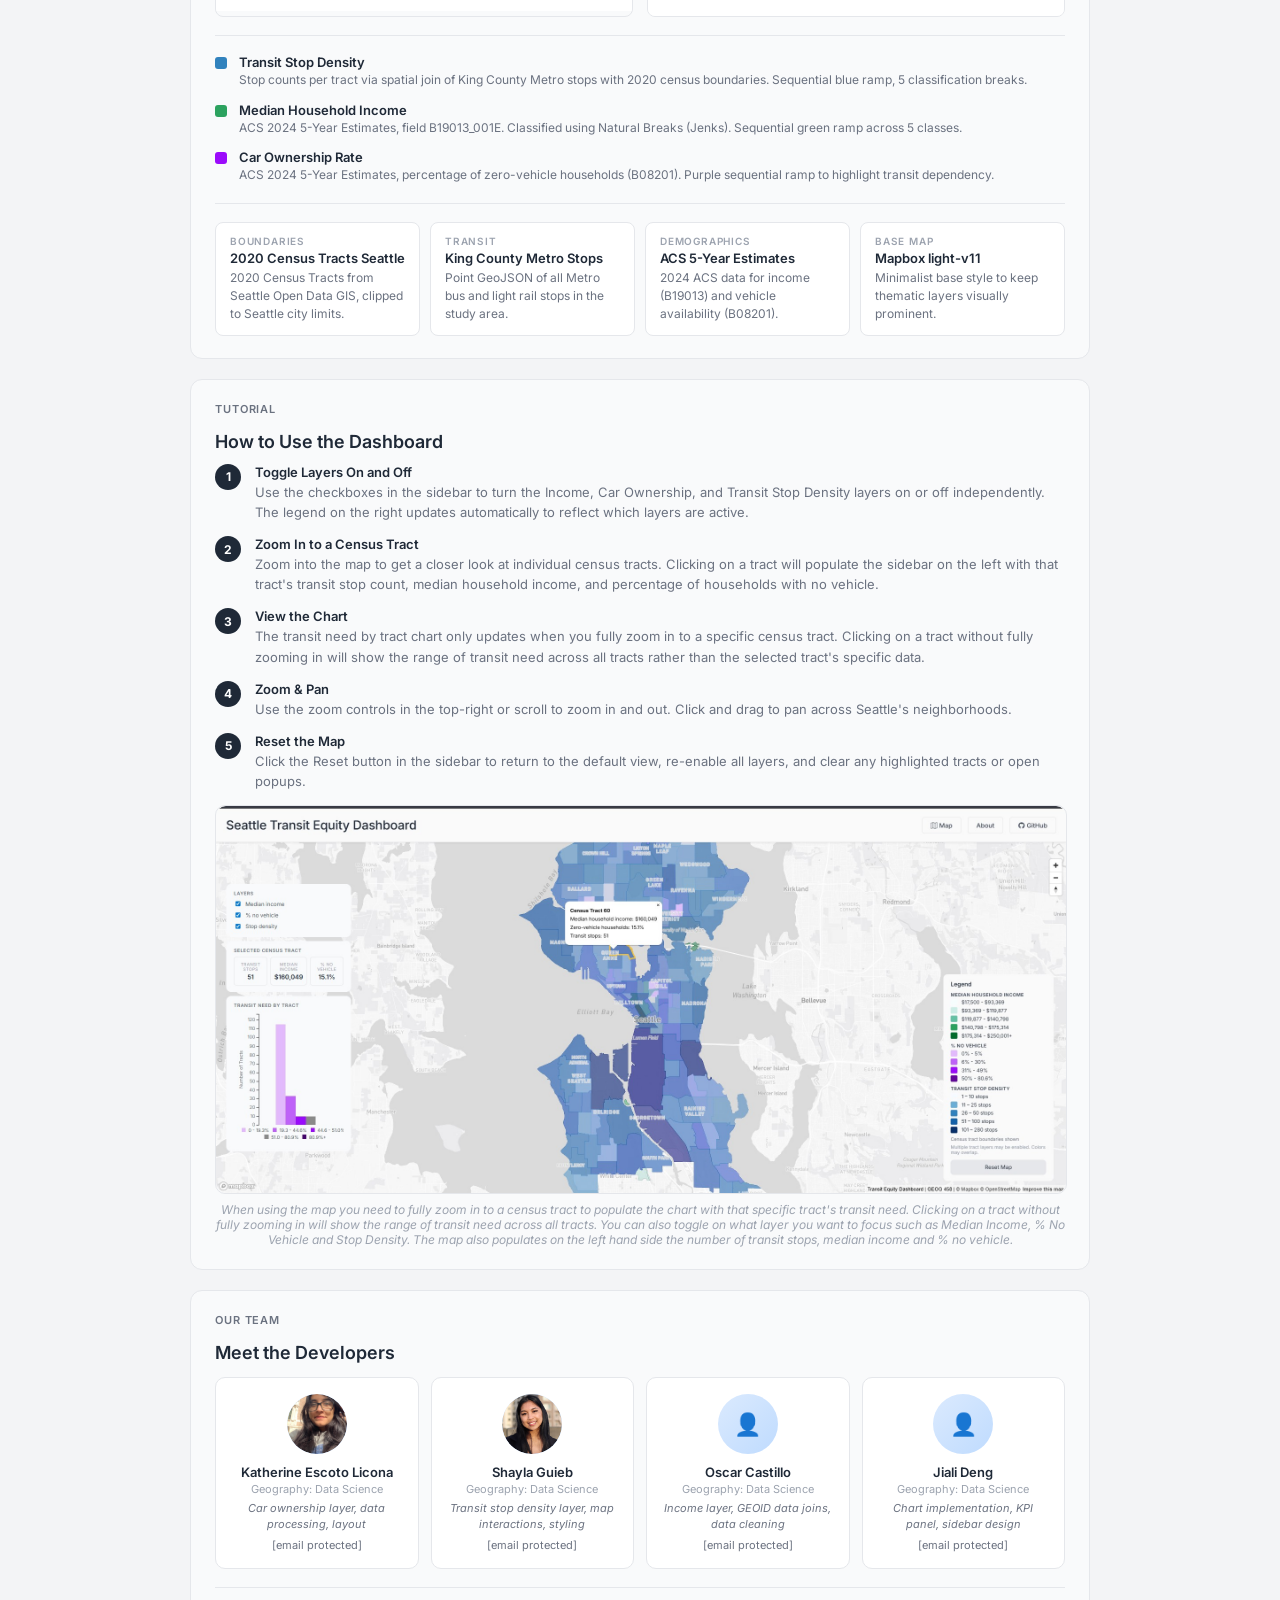
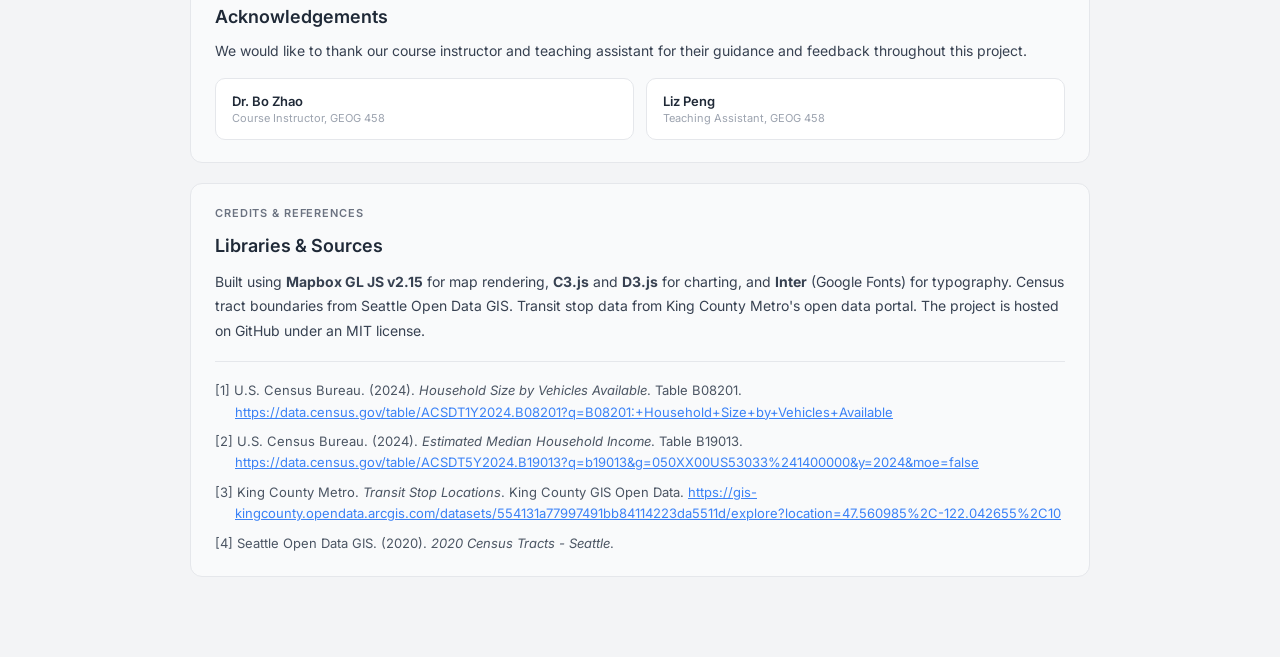
==== commit e072ac3c: "update about" ====
--- a/about.html
+++ b/about.html
@@ -184,12 +184,6 @@
         </div>
       </div>
     </div>
-
-    <div class="tutorial-screenshot">
-      <img src="img/screenshot-dashboard-1.jpg" alt="Overview of the Seattle Transit Equity Dashboard">
-    </div>
-    <div class="caption">Overview of the Seattle Transit Equity Dashboard interface.</div>
-
     <div class="tutorial-screenshot" style="margin-top: 14px;">
       <img src="img/screenshot-dashboard-chart.jpg" alt="Dashboard with Charts">
     </div>
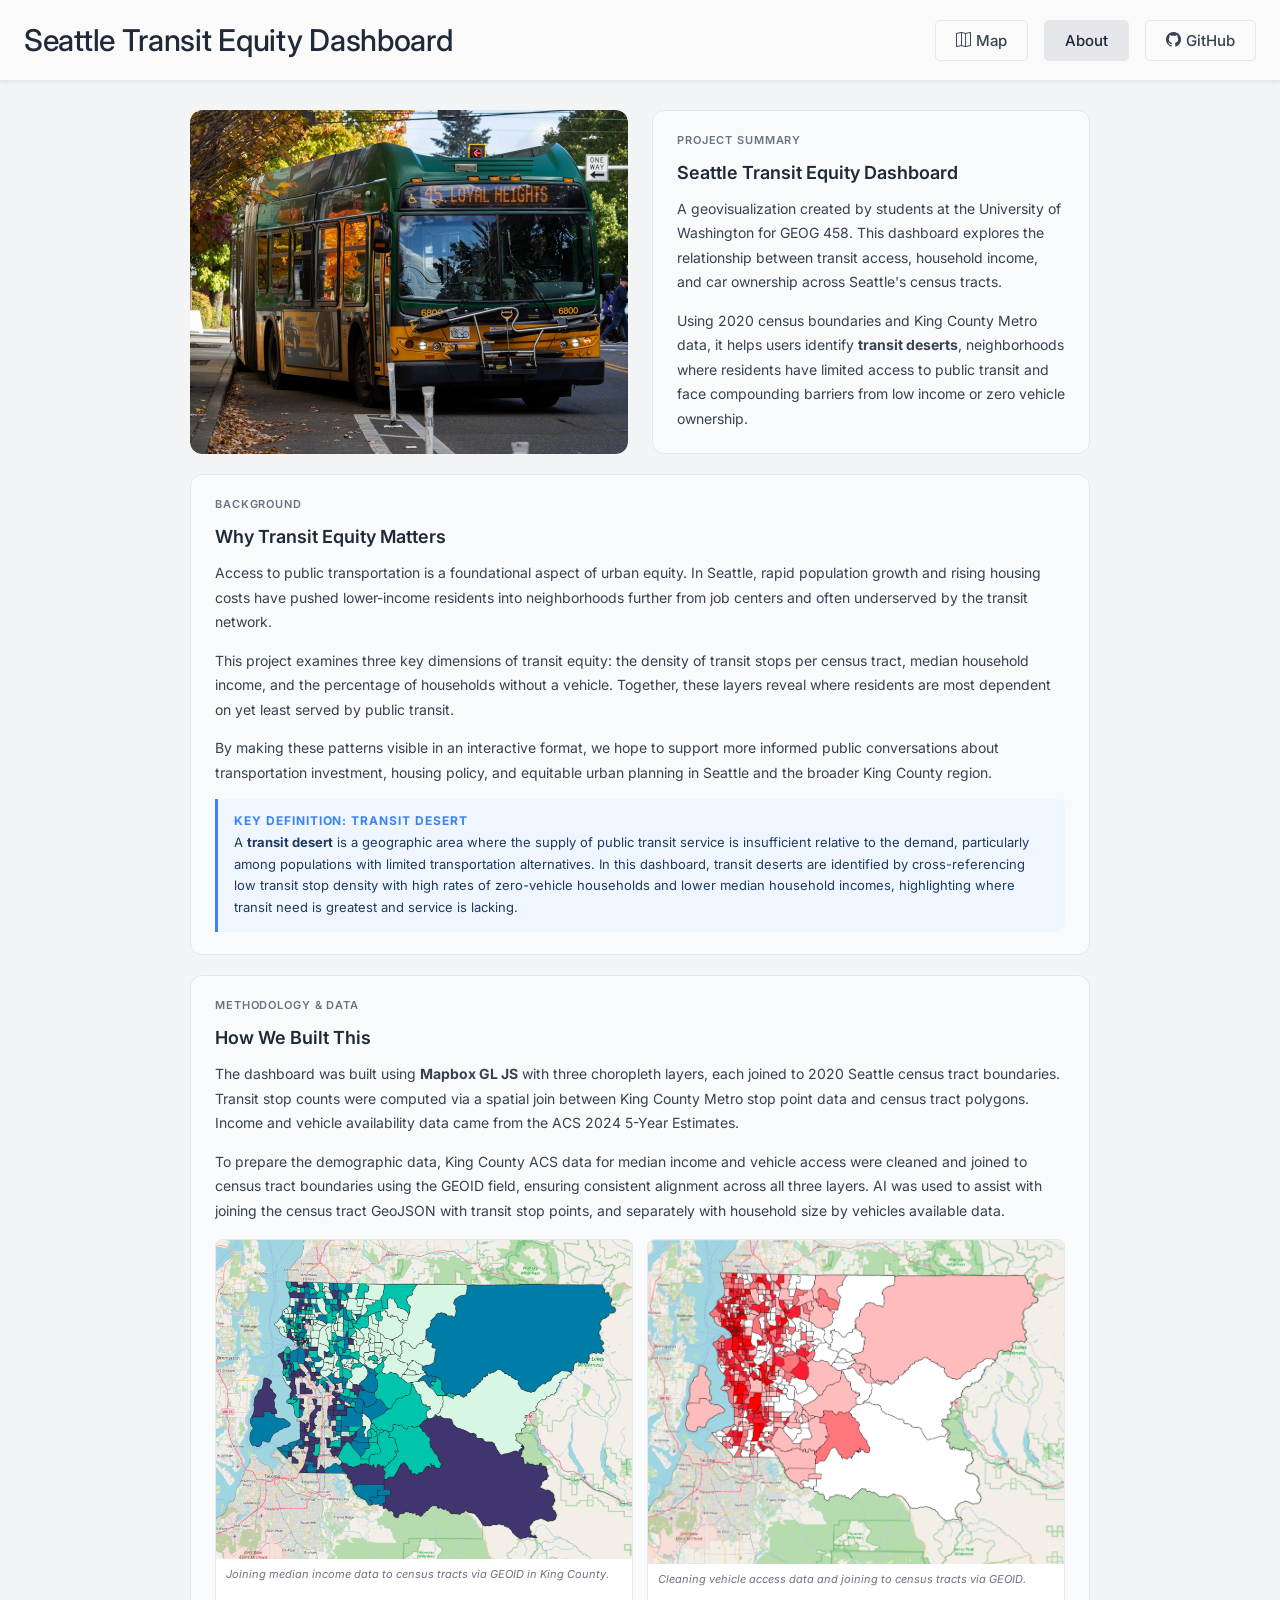
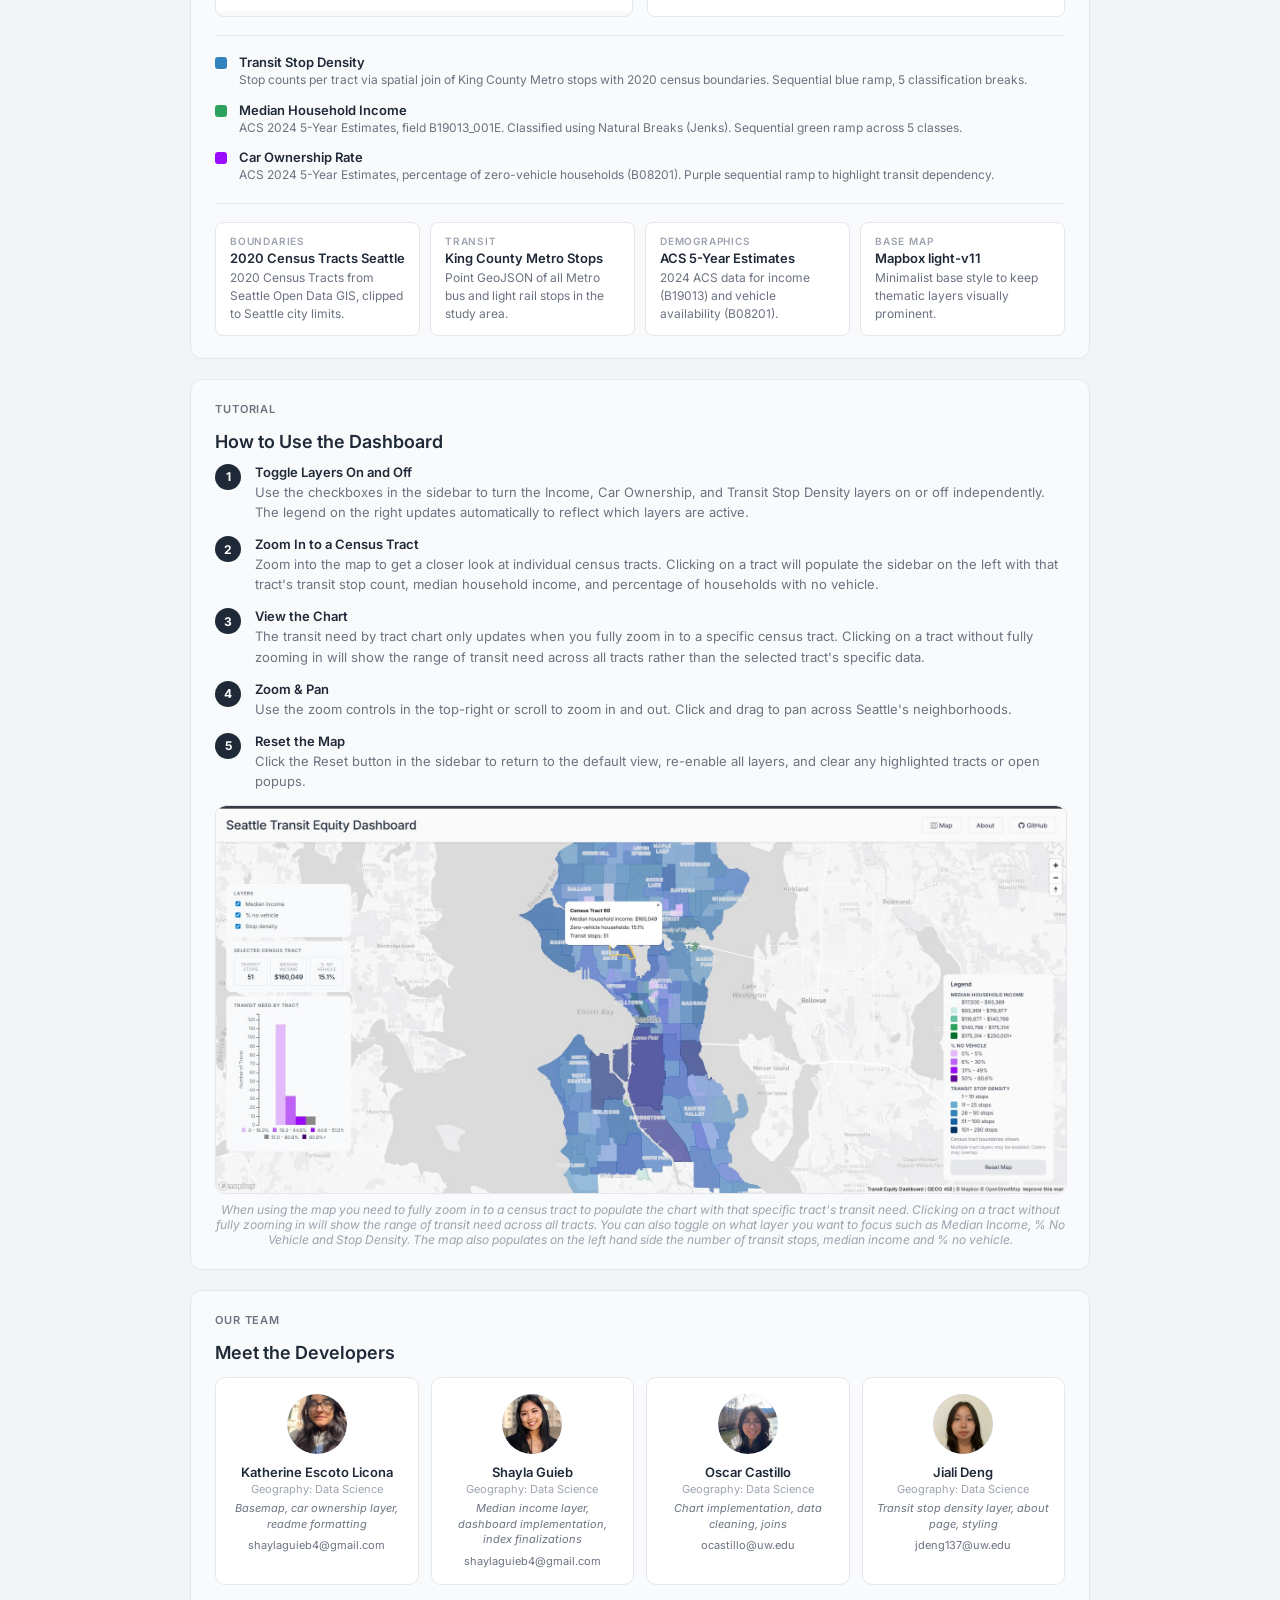
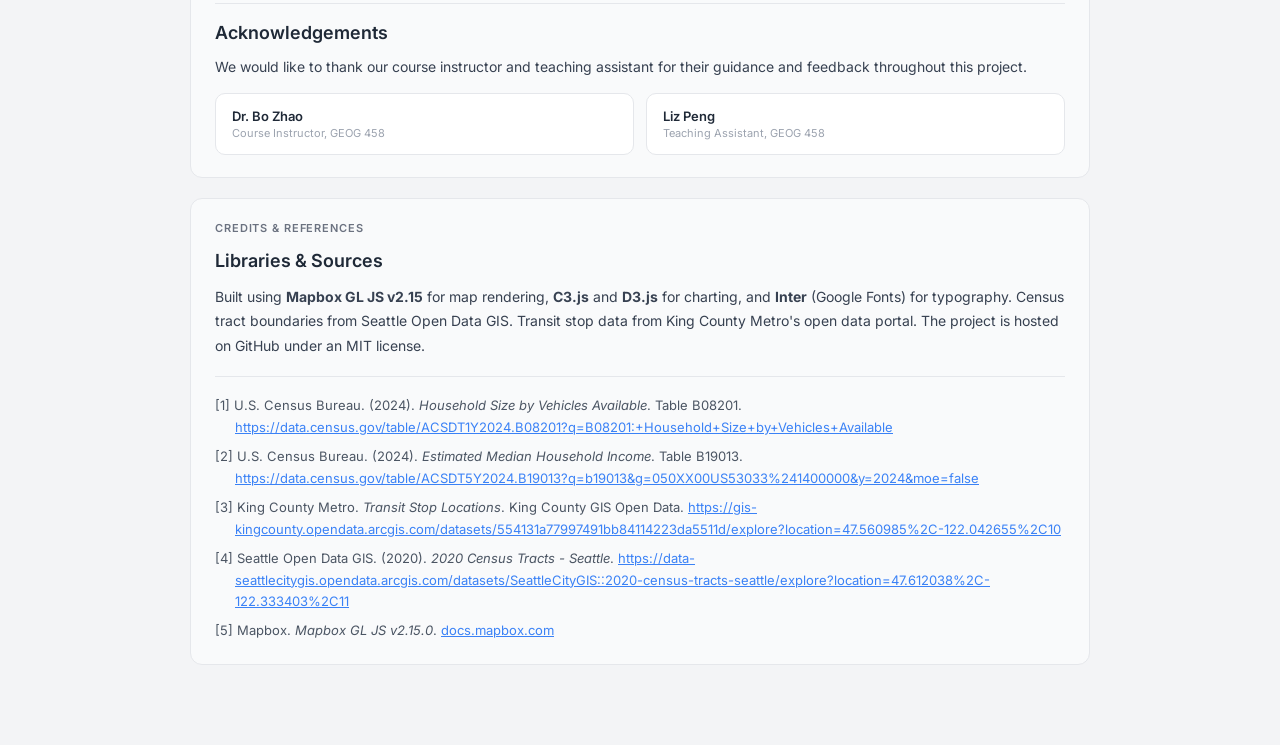
==== commit cb5fbc8c: "update about" ====
--- a/about.html
+++ b/about.html
@@ -184,13 +184,14 @@
         </div>
       </div>
     </div>
+
     <div class="tutorial-screenshot" style="margin-top: 14px;">
       <img src="img/screenshot-dashboard-chart.jpg" alt="Dashboard with Charts">
     </div>
     <div class="caption">When using the map you need to fully zoom in to a census tract to populate the chart with that specific tract's transit need. Clicking on a tract without fully zooming in will show the range of transit need across all tracts. You can also toggle on what layer you want to focus such as Median Income, % No Vehicle and Stop Density. The map also populates on the left hand side the number of transit stops, median income and % no vehicle.</div>
   </div>
 
-  <!-- TEAM -->
+    <!-- TEAM -->
   <div class="card">
     <h5>Our Team</h5>
     <h2>Meet the Developers</h2>
@@ -200,34 +201,33 @@
         <div class="team-avatar"><img src="img/katherine.jpg" alt="Katherine"></div>
         <div class="team-name">Katherine Escoto Licona</div>
         <div class="team-role">Geography: Data Science</div>
-        <div class="team-contrib">Car ownership layer, data processing, layout</div>
-        <div class="team-email"><a href="/cdn-cgi/l/email-protection#442f2a2128760431336a212031"><span class="__cf_email__" data-cfemail="056e6b6069374570722b606170">[email&#160;protected]</span></a></div>
+        <div class="team-contrib">Basemap, car ownership layer, readme formatting</div>
+        <div class="team-email"><a href="mailto:sguieb@uw.edu">shaylaguieb4@gmail.com</a></div>
       </div>
 
       <div class="team-card">
         <div class="team-avatar"><img src="img/shayla.jpg" alt="Shayla"></div>
         <div class="team-name">Shayla Guieb</div>
         <div class="team-role">Geography: Data Science</div>
-        <div class="team-contrib">Transit stop density layer, map interactions, styling</div>
-        <div class="team-email"><a href="/cdn-cgi/l/email-protection#b9cad1d8c0d5d8deccd0dcdb8df9ded4d8d0d597dad6d4"><span class="__cf_email__" data-cfemail="c4b7aca5bda8a5a3b1ada1a6f084a3a9a5ada8eaa7aba9">[email&#160;protected]</span></a></div>
-      </div>
-
-      <div class="team-card">
-        <!-- <div class="team-avatar"><img src="img/oscar.jpg" alt="Oscar"></div> -->
-        <div class="team-avatar">👤</div>
+        <div class="team-contrib">Median income layer, dashboard implementation, index finalizations </div>
+        <div class="team-email"><a href="mailto:sguieb@uw.edu">shaylaguieb4@gmail.com</a></div>
+      </div>
+
+      <div class="team-card">
+        <div class="team-avatar"><img src="img/Oscar.jpg" alt="Oscar"></div> 
         <div class="team-name">Oscar Castillo</div>
         <div class="team-role">Geography: Data Science</div>
-        <div class="team-contrib">Income layer, GEOID data joins, data cleaning</div>
-        <div class="team-email"><a href="/cdn-cgi/l/email-protection#bdd2dedccec9d4d1d1d2fdc8ca93d8d9c8"><span class="__cf_email__" data-cfemail="a8c7cbc9dbdcc1c4c4c7e8dddf86cdccdd">[email&#160;protected]</span></a></div>
-      </div>
-
-      <div class="team-card">
-        <!-- <div class="team-avatar"><img src="img/jiali.jpg" alt="Jiali"></div> -->
-        <div class="team-avatar">👤</div>
+        <div class="team-contrib">Chart implementation, data cleaning, joins</div>
+
+        <div class="team-email"><a href="mailto:ocastillo@uw.edu">ocastillo@uw.edu</a></div>
+      </div>
+
+      <div class="team-card">
+        <div class="team-avatar"><img src="img/jiali.jpg" alt="Jiali"></div>
         <div class="team-name">Jiali Deng</div>
         <div class="team-role">Geography: Data Science</div>
-        <div class="team-contrib">Chart implementation, KPI panel, sidebar design</div>
-        <div class="team-email"><a href="/cdn-cgi/l/email-protection#95fff1f0fbf2a4a6a2d5e0e2bbf0f1e0"><span class="__cf_email__" data-cfemail="96fcf2f3f8f1a7a5a1d6e3e1b8f3f2e3">[email&#160;protected]</span></a></div>
+        <div class="team-contrib">Transit stop density layer, about page, styling</div>
+        <div class="team-email"><a href="mailto:jdeng137@uw.edu">jdeng137@uw.edu</a></div>
       </div>
 
     </div>
@@ -274,4 +274,8 @@
         [3] King County Metro. <em>Transit Stop Locations</em>. King County GIS Open Data. <a href="https://gis-kingcounty.opendata.arcgis.com/datasets/554131a77997491bb84114223da5511d/explore?location=47.560985%2C-122.042655%2C10" target="_blank">https://gis-kingcounty.opendata.arcgis.com/datasets/554131a77997491bb84114223da5511d/explore?location=47.560985%2C-122.042655%2C10</a>
       </div>
       <div class="ref-item">
-        [4] Seattle Open Data GIS. (2020). <em>2020 Census Tracts - Seattle</em>. <a href="https://data-seattlecitygis.opendata.arcgis.com/data+        [4] Seattle Open Data GIS. (2020). <em>2020 Census Tracts - Seattle</em>. <a href="https://data-seattlecitygis.opendata.arcgis.com/datasets/SeattleCityGIS::2020-census-tracts-seattle/explore?location=47.612038%2C-122.333403%2C11" target="_blank">https://data-seattlecitygis.opendata.arcgis.com/datasets/SeattleCityGIS::2020-census-tracts-seattle/explore?location=47.612038%2C-122.333403%2C11</a>
+      </div>
+      <div class="ref-item">
+        [5] Mapbox. <em>Mapbox GL JS v2.15.0</em>. <a href="https://docs.mapbox.com/mapbox-gl-js/" target="_blank">docs.mapbox.com</a>
+      </div>
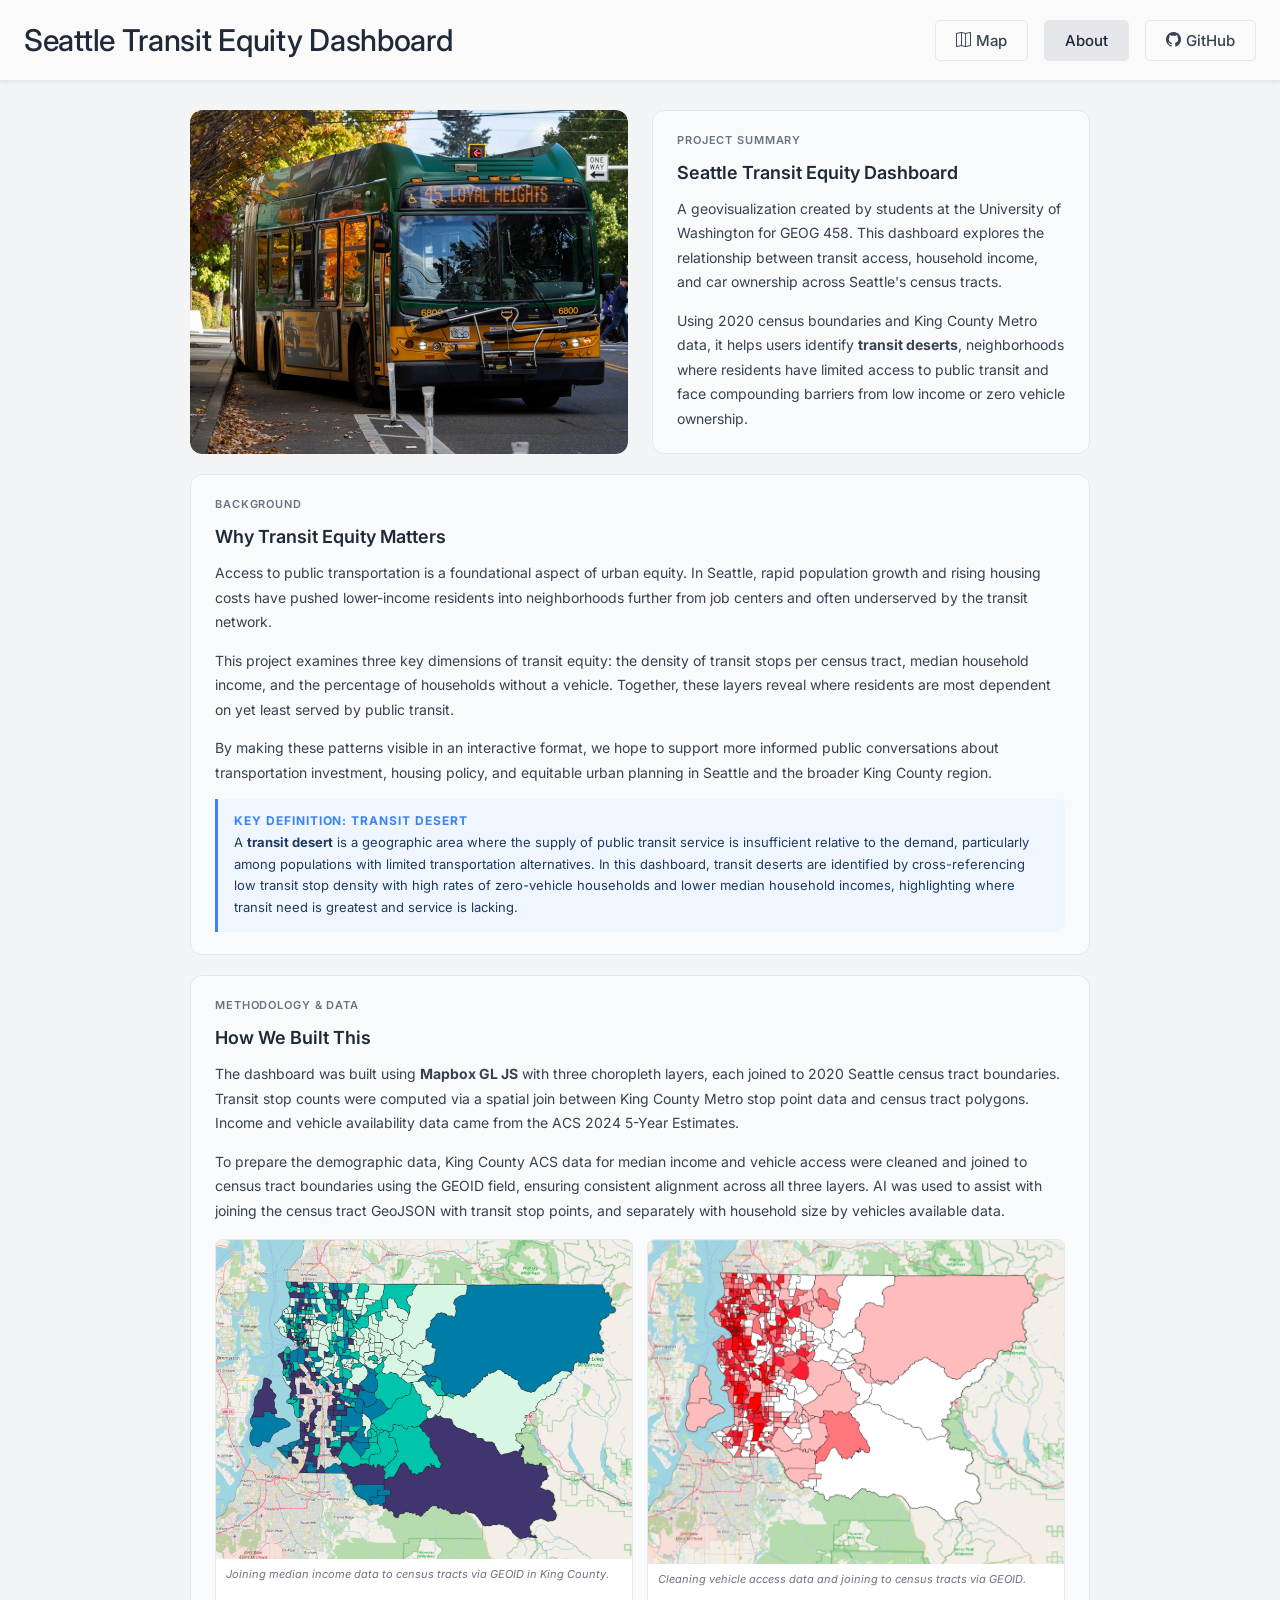
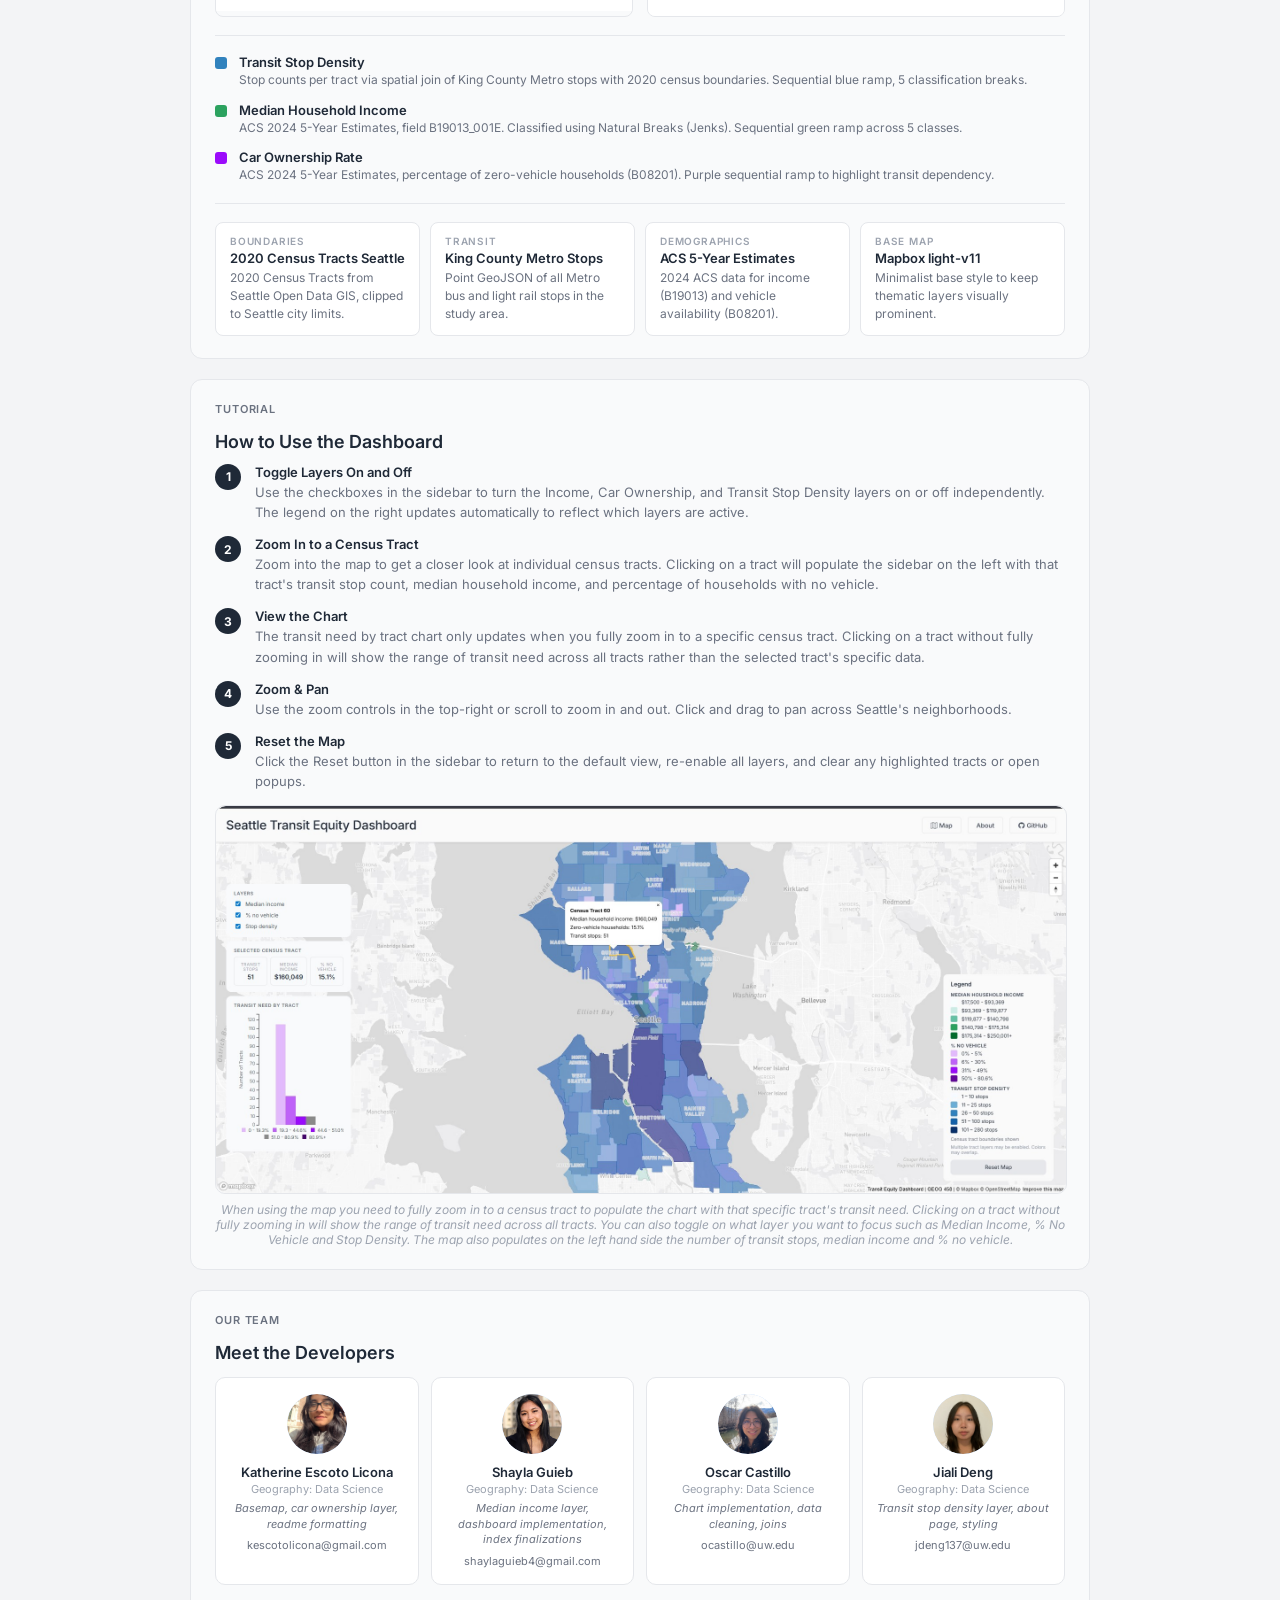
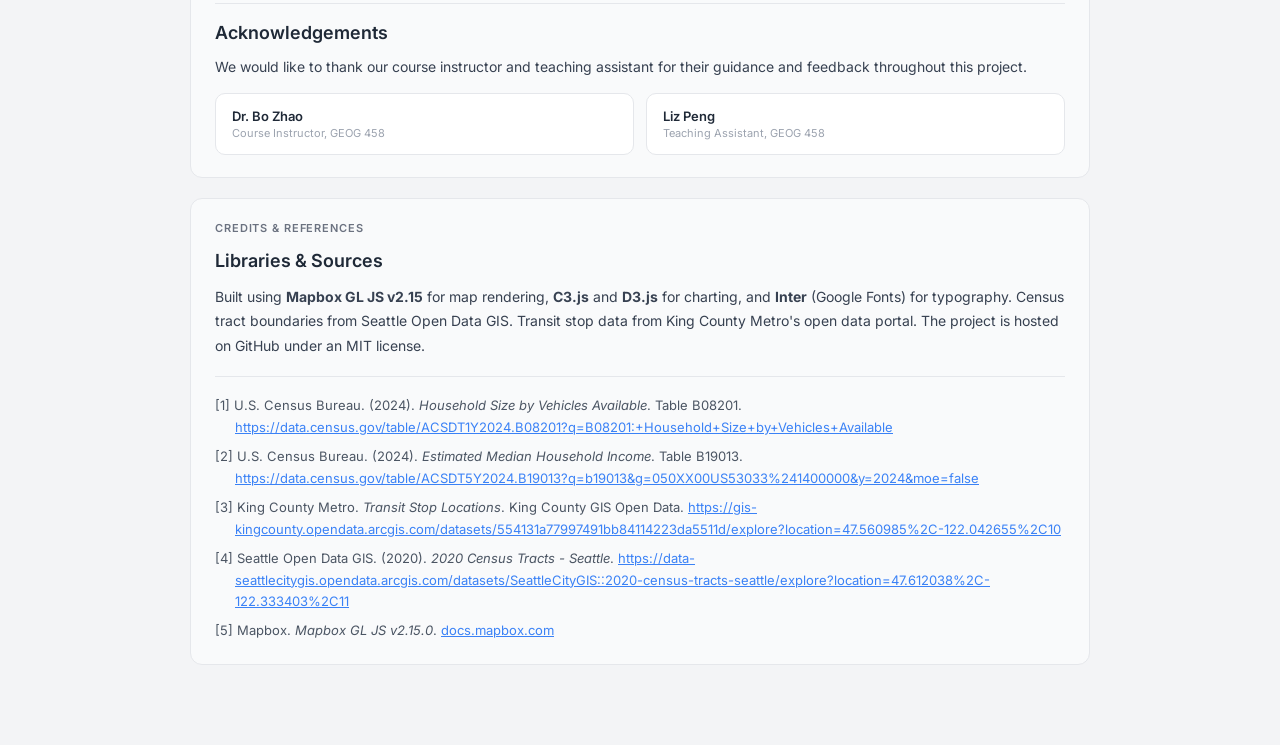
==== commit d86a4c60: "looked through the readme" ====
--- a/about.html
+++ b/about.html
@@ -202,7 +202,7 @@
         <div class="team-name">Katherine Escoto Licona</div>
         <div class="team-role">Geography: Data Science</div>
         <div class="team-contrib">Basemap, car ownership layer, readme formatting</div>
-        <div class="team-email"><a href="mailto:sguieb@uw.edu">shaylaguieb4@gmail.com</a></div>
+        <div class="team-email"><a href="mailto:sguieb@uw.edu">kescotolicona@gmail.com</a></div>
       </div>
 
       <div class="team-card">
@@ -214,7 +214,7 @@
       </div>
 
       <div class="team-card">
-        <div class="team-avatar"><img src="img/Oscar.jpg" alt="Oscar"></div> 
+        <div class="team-avatar"><img src="img/Oscar.jpg" alt="Oscar"></div>
         <div class="team-name">Oscar Castillo</div>
         <div class="team-role">Geography: Data Science</div>
         <div class="team-contrib">Chart implementation, data cleaning, joins</div>
